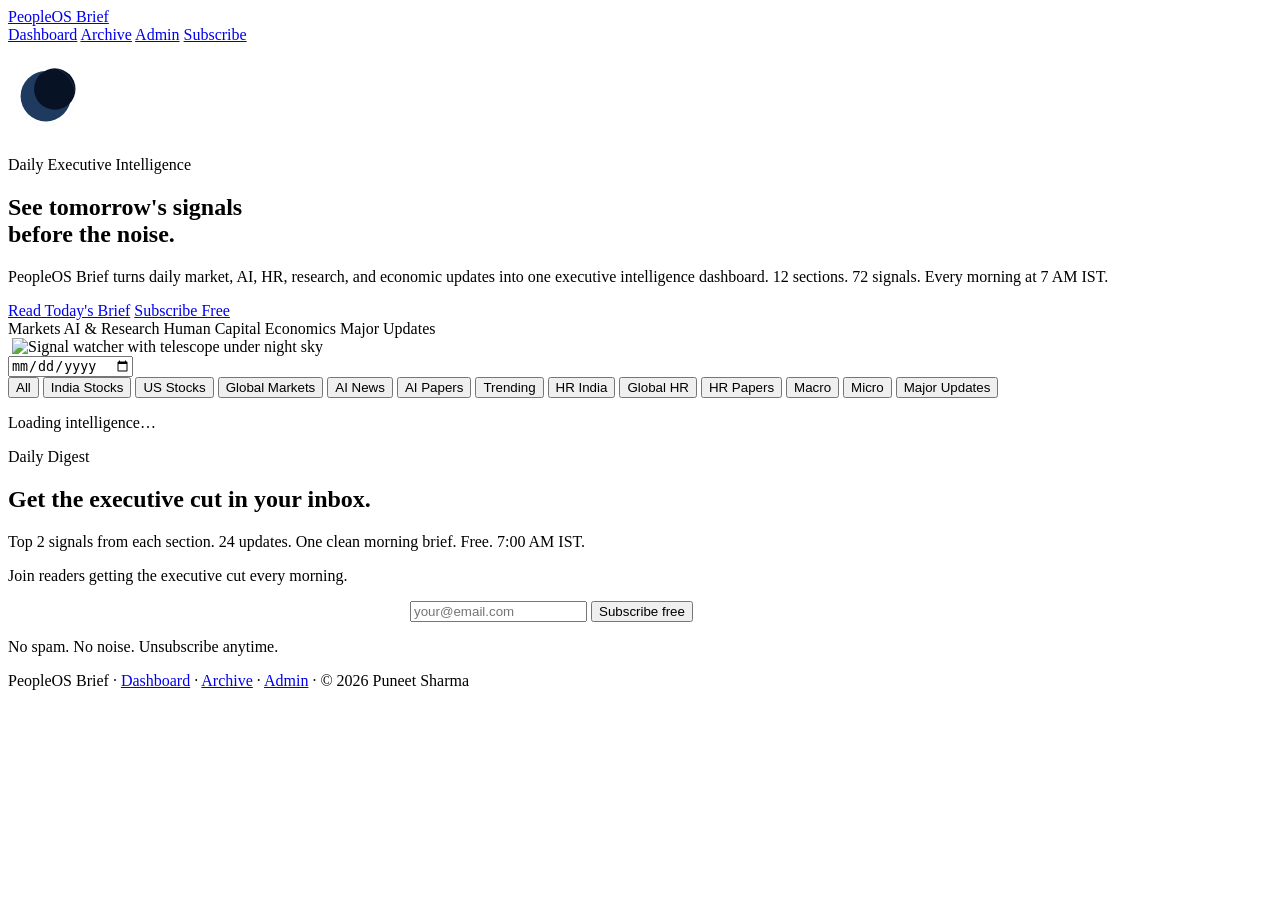
==== landing/index.html @ 8a0bdad1 "Design: night-sky hero, SVG assets, glass dashboard cards - Add cinematic night-sky hero section wit" ====
<!DOCTYPE html>
<html lang="en">
<head>
  <meta charset="UTF-8" />
  <meta name="viewport" content="width=device-width, initial-scale=1.0" />
  <meta name="description" content="PeopleOS Brief — Daily executive intelligence across markets, AI, HR, research, and economics. 12 sections, 72 signals." />
  <title>PeopleOS Brief — Daily Executive Intelligence Dashboard</title>
  <link rel="preconnect" href="https://fonts.googleapis.com" />
  <link rel="preconnect" href="https://fonts.gstatic.com" crossorigin />
  <link href="https://fonts.googleapis.com/css2?family=Inter:wght@400;500;600;700;800&display=swap" rel="stylesheet" />
  <link rel="stylesheet" href="/style.css" />
  <link rel="stylesheet" href="/brief.css" />
</head>
<body>

  <!-- NAV -->
  <nav class="nav">
    <a href="/" class="nav-brand">PeopleOS Brief</a>
    <div class="nav-links">
      <a href="/" class="nav-link nav-link--active">Dashboard</a>
      <a href="/archive/" class="nav-link">Archive</a>
      <a href="/admin/" class="nav-link nav-link--dim">Admin</a>
      <a href="#subscribe-section" class="nav-cta">Subscribe</a>
    </div>
  </nav>

  <!-- HERO -->
  <section class="hero-night" aria-label="PeopleOS Brief hero">
    <div class="hero-bg">
      <div class="hero-bg__base"></div>
      <div class="hero-bg__nebula"></div>
      <img class="hero-bg__stars" src="/assets/stars-layer.svg" alt="" aria-hidden="true" loading="eager"/>
      <div class="hero-bg__moon" aria-hidden="true">
        <svg viewBox="0 0 80 80" width="72" height="72">
          <circle cx="42" cy="38" r="28" fill="#1e3a5f"/>
          <circle cx="52" cy="30" r="23" fill="#071225"/>
          <circle cx="42" cy="38" r="33" fill="none" stroke="#bfdbfe" stroke-width="0.6" opacity="0.22"/>
        </svg>
      </div>
      <img class="hero-bg__hills" src="/assets/hills-layer.svg" alt="" aria-hidden="true" loading="eager"/>
    </div>

    <div class="hero-content">
      <div class="hero-text">
        <div class="hero-eyebrow">
          <span class="eyebrow-dot"></span>
          Daily Executive Intelligence
        </div>
        <h1 class="hero-headline">See tomorrow's signals<br class="hero-br"/> before the noise.</h1>
        <p class="hero-sub">PeopleOS Brief turns daily market, AI, HR, research, and economic updates into one executive intelligence dashboard. 12 sections. 72 signals. Every morning at 7&nbsp;AM&nbsp;IST.</p>
        <div class="hero-ctas">
          <a href="#dashboardMain" class="btn-hero-primary">Read Today's Brief</a>
          <a href="#subscribe-section" class="btn-hero-secondary">Subscribe Free</a>
        </div>
        <div class="hero-signal-tags">
          <span class="signal-tag signal-tag--markets">Markets</span>
          <span class="signal-tag signal-tag--ai">AI &amp; Research</span>
          <span class="signal-tag signal-tag--hr">Human Capital</span>
          <span class="signal-tag signal-tag--econ">Economics</span>
          <span class="signal-tag signal-tag--major">Major Updates</span>
        </div>
      </div>

      <div class="hero-illustration" aria-hidden="true">
        <img class="hero-constellation" src="/assets/constellation-map.svg" alt=""/>
        <img class="hero-scout" src="/assets/hero-night-scout.svg" alt="Signal watcher with telescope under night sky"/>
      </div>
    </div>
  </section>

  <!-- DATE BAR -->
  <div class="date-bar" id="dateBar">
    <div class="date-bar-inner">
      <div class="date-chips" id="dateChips"></div>
      <input type="date" id="datePicker" class="date-picker" title="Jump to date" />
    </div>
  </div>

  <!-- SECTION FILTER -->
  <div class="section-filter" id="sectionFilter">
    <div class="section-filter-inner">
      <button class="sf-btn sf-btn--active" data-section="all">All</button>
      <button class="sf-btn" data-section="india_stock_market">India Stocks</button>
      <button class="sf-btn" data-section="us_stock_market">US Stocks</button>
      <button class="sf-btn" data-section="global_markets">Global Markets</button>
      <button class="sf-btn" data-section="ai_news">AI News</button>
      <button class="sf-btn" data-section="ai_research_papers">AI Papers</button>
      <button class="sf-btn" data-section="trending_topics">Trending</button>
      <button class="sf-btn" data-section="hr_news_india">HR India</button>
      <button class="sf-btn" data-section="global_hr_news">Global HR</button>
      <button class="sf-btn" data-section="hr_research_papers">HR Papers</button>
      <button class="sf-btn" data-section="macroeconomics">Macro</button>
      <button class="sf-btn" data-section="microeconomics">Micro</button>
      <button class="sf-btn" data-section="major_updates">Major Updates</button>
    </div>
  </div>

  <!-- MAIN DASHBOARD — IDs preserved for dashboard.js -->
  <main class="dashboard-main" id="dashboardMain">
    <div class="state-loading" id="stateLoading">
      <div class="spinner"></div>
      <p>Loading intelligence&hellip;</p>
    </div>

    <div class="state-empty" id="stateEmpty" hidden>
      <div class="empty-icon">&#128589;</div>
      <h2>No brief published for this date.</h2>
      <p>Briefs are published daily at 7:00 AM IST. Check back tomorrow.</p>
      <a href="/" class="btn-primary">View latest brief</a>
    </div>

    <div id="issueContent" hidden>
      <div class="issue-header" id="issueHeader"></div>
      <div class="demo-banner" id="demoBanner" hidden>
        <span>&#9888; Demo mode &mdash; real intelligence published daily at 7:00 AM IST.</span>
      </div>
      <div class="section-command" id="sectionCommand"></div>
      <div id="selectedSectionBanner" class="selected-section-banner" hidden></div>
      <div class="sections-grid" id="sectionsGrid"></div>
    </div>
  </main>

  <!-- SUBSCRIBE -->
  <section id="subscribe-section" class="subscribe-night">
    <div class="subscribe-night-inner">
      <p class="subscribe-eyebrow">Daily Digest</p>
      <h2 class="subscribe-title">Get the executive cut in your inbox.</h2>
      <p class="subscribe-sub">Top 2 signals from each section. 24 updates. One clean morning brief. Free. 7:00 AM IST.</p>
      <p id="readerCountLine" class="subscribe-reader-count">Join readers getting the executive cut every morning.</p>
      <form class="subscribe-form" id="subscribeForm" novalidate>
        <div class="input-row" style="max-width:460px;margin:0 auto;">
          <input type="email" id="emailInput" class="email-input" placeholder="your@email.com" autocomplete="email" required />
          <button type="submit" class="btn-subscribe" id="submitBtn">
            <span id="btnText">Subscribe free</span>
            <span id="btnLoader" class="loader" hidden></span>
          </button>
        </div>
        <div id="formMessage" class="form-message" aria-live="polite" style="text-align:center;"></div>
      </form>
      <p class="subscribe-privacy">No spam. No noise. Unsubscribe anytime.</p>
    </div>
  </section>

  <footer class="footer footer-night">
    <div class="footer-night-inner">
      <span class="footer-brand-dot"></span>
      <span class="footer-brand-name">PeopleOS Brief</span>
      <span class="footer-sep">&middot;</span>
      <a href="/">Dashboard</a>
      <span class="footer-sep">&middot;</span>
      <a href="/archive/">Archive</a>
      <span class="footer-sep">&middot;</span>
      <a href="/admin/">Admin</a>
      <span class="footer-sep">&middot;</span>
      <span class="footer-copy">&copy; 2026 Puneet Sharma</span>
    </div>
  </footer>

  <script src="/dashboard.js"></script>
  <script src="/subscribe.js"></script>
</body>
</html>
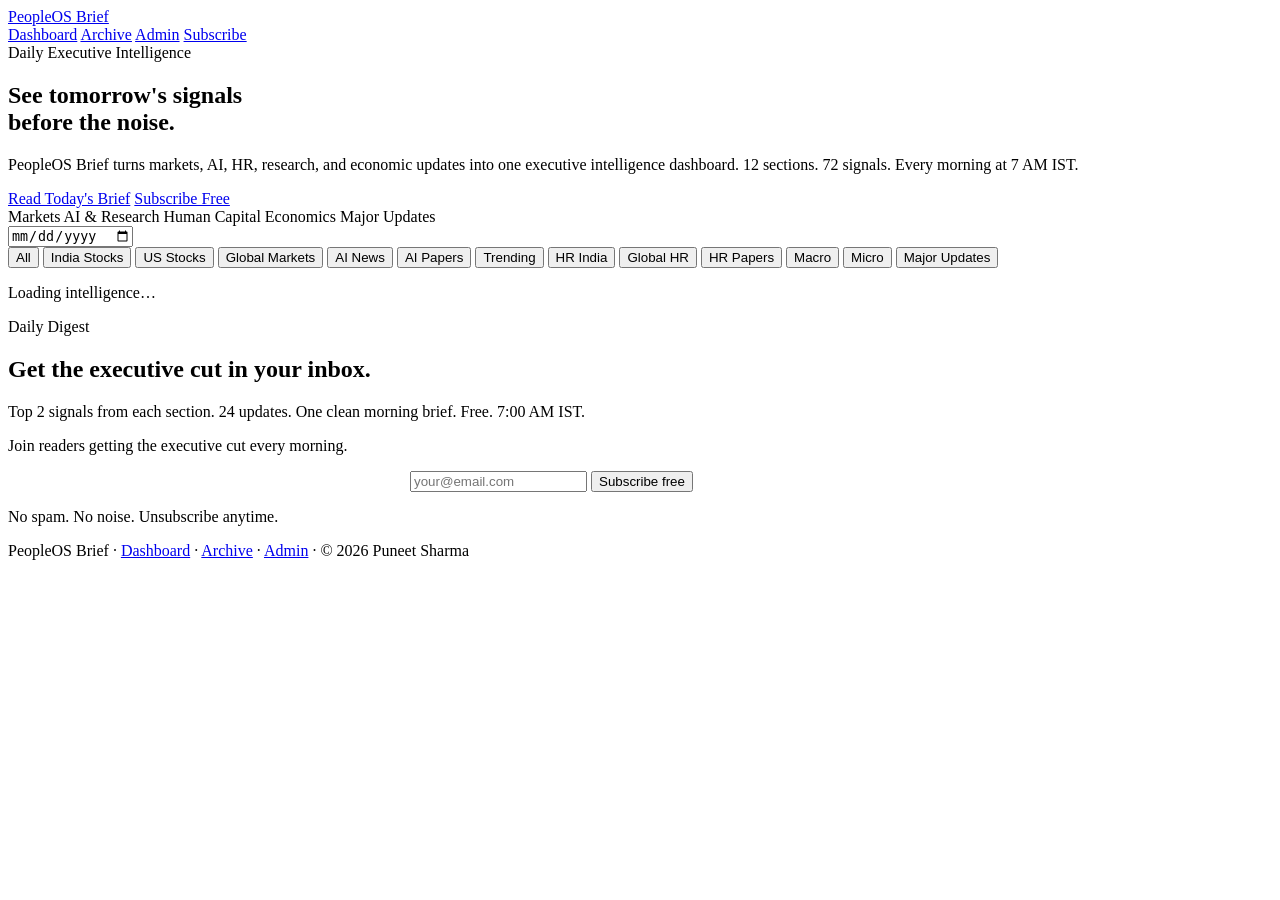
==== commit 62c3889f: "Fix: subscribe spinner, analytics, hero redesign, admin action logs, date fallback Phase 0-11 archit" ====
--- a/landing/index.html
+++ b/landing/index.html
@@ -7,7 +7,7 @@
   <title>PeopleOS Brief — Daily Executive Intelligence Dashboard</title>
   <link rel="preconnect" href="https://fonts.googleapis.com" />
   <link rel="preconnect" href="https://fonts.gstatic.com" crossorigin />
-  <link href="https://fonts.googleapis.com/css2?family=Inter:wght@400;500;600;700;800&display=swap" rel="stylesheet" />
+  <link href="https://fonts.googleapis.com/css2?family=Inter+Tight:wght@500;600;700;800;900&family=Inter:wght@400;500;600;700;800&display=swap" rel="stylesheet" />
   <link rel="stylesheet" href="/style.css" />
   <link rel="stylesheet" href="/brief.css" />
 </head>
@@ -24,20 +24,16 @@
     </div>
   </nav>
 
-  <!-- HERO -->
-  <section class="hero-night" aria-label="PeopleOS Brief hero">
-    <div class="hero-bg">
-      <div class="hero-bg__base"></div>
-      <div class="hero-bg__nebula"></div>
-      <img class="hero-bg__stars" src="/assets/stars-layer.svg" alt="" aria-hidden="true" loading="eager"/>
-      <div class="hero-bg__moon" aria-hidden="true">
-        <svg viewBox="0 0 80 80" width="72" height="72">
-          <circle cx="42" cy="38" r="28" fill="#1e3a5f"/>
-          <circle cx="52" cy="30" r="23" fill="#071225"/>
-          <circle cx="42" cy="38" r="33" fill="none" stroke="#bfdbfe" stroke-width="0.6" opacity="0.22"/>
-        </svg>
-      </div>
-      <img class="hero-bg__hills" src="/assets/hills-layer.svg" alt="" aria-hidden="true" loading="eager"/>
+  <!-- HERO — CSS cosmic background; no external illustration assets required -->
+  <!-- Replace .hero-visual-placeholder later with a custom Figma/Rive/Lottie/WebM asset. Do not hand-code complex human illustration here. -->
+  <section class="cosmic-hero" aria-label="PeopleOS Brief hero">
+    <div class="cosmic-bg" aria-hidden="true">
+      <div class="cosmic-bg__base"></div>
+      <div class="cosmic-glow cosmic-glow--left"></div>
+      <div class="cosmic-glow cosmic-glow--right"></div>
+      <div class="cosmic-glow cosmic-glow--warm"></div>
+      <div class="cosmic-stars"></div>
+      <div class="cosmic-grain"></div>
     </div>
 
     <div class="hero-content">
@@ -46,8 +42,8 @@
           <span class="eyebrow-dot"></span>
           Daily Executive Intelligence
         </div>
-        <h1 class="hero-headline">See tomorrow's signals<br class="hero-br"/> before the noise.</h1>
-        <p class="hero-sub">PeopleOS Brief turns daily market, AI, HR, research, and economic updates into one executive intelligence dashboard. 12 sections. 72 signals. Every morning at 7&nbsp;AM&nbsp;IST.</p>
+        <h1 class="hero-headline">See tomorrow's signals<br/> before the noise.</h1>
+        <p class="hero-sub">PeopleOS Brief turns markets, AI, HR, research, and economic updates into one executive intelligence dashboard. 12 sections. 72 signals. Every morning at 7&nbsp;AM&nbsp;IST.</p>
         <div class="hero-ctas">
           <a href="#dashboardMain" class="btn-hero-primary">Read Today's Brief</a>
           <a href="#subscribe-section" class="btn-hero-secondary">Subscribe Free</a>
@@ -59,11 +55,6 @@
           <span class="signal-tag signal-tag--econ">Economics</span>
           <span class="signal-tag signal-tag--major">Major Updates</span>
         </div>
-      </div>
-
-      <div class="hero-illustration" aria-hidden="true">
-        <img class="hero-constellation" src="/assets/constellation-map.svg" alt=""/>
-        <img class="hero-scout" src="/assets/hero-night-scout.svg" alt="Signal watcher with telescope under night sky"/>
       </div>
     </div>
   </section>
@@ -132,7 +123,7 @@
           <input type="email" id="emailInput" class="email-input" placeholder="your@email.com" autocomplete="email" required />
           <button type="submit" class="btn-subscribe" id="submitBtn">
             <span id="btnText">Subscribe free</span>
-            <span id="btnLoader" class="loader" hidden></span>
+            <span id="btnLoader" class="loader" style="display:none"></span>
           </button>
         </div>
         <div id="formMessage" class="form-message" aria-live="polite" style="text-align:center;"></div>
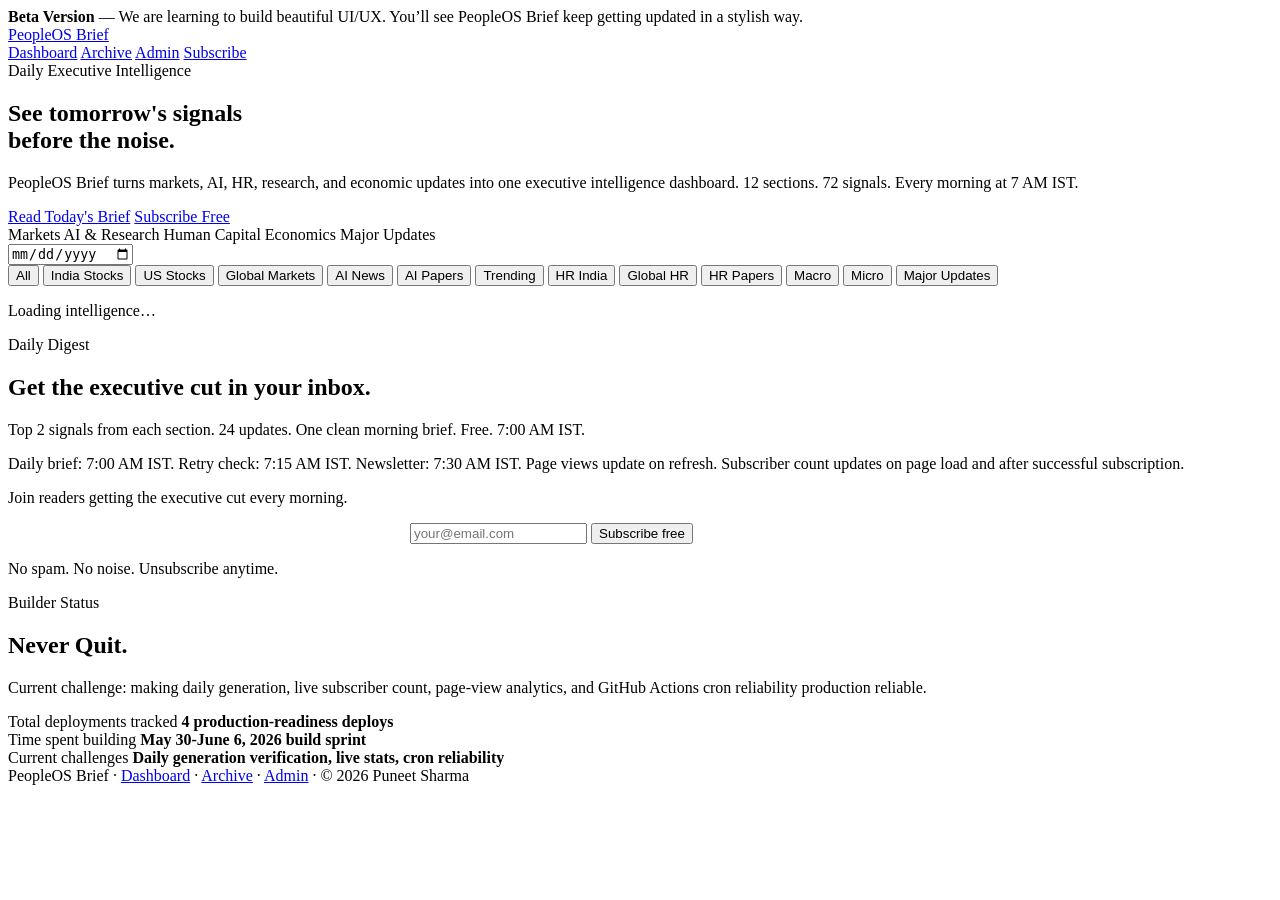
==== commit cdfa6a10: "fix: add beta builder status and static qa notes" ====
--- a/landing/index.html
+++ b/landing/index.html
@@ -12,6 +12,11 @@
   <link rel="stylesheet" href="/brief.css" />
 </head>
 <body>
+
+  <div class="beta-banner" role="status">
+    <span class="beta-dot" aria-hidden="true"></span>
+    <span><strong>Beta Version</strong> &mdash; We are learning to build beautiful UI/UX. You&rsquo;ll see PeopleOS Brief keep getting updated in a stylish way.</span>
+  </div>
 
   <!-- NAV -->
   <nav class="nav">
@@ -117,6 +122,7 @@
       <p class="subscribe-eyebrow">Daily Digest</p>
       <h2 class="subscribe-title">Get the executive cut in your inbox.</h2>
       <p class="subscribe-sub">Top 2 signals from each section. 24 updates. One clean morning brief. Free. 7:00 AM IST.</p>
+      <p class="stats-frequency-note">Daily brief: 7:00 AM IST. Retry check: 7:15 AM IST. Newsletter: 7:30 AM IST. Page views update on refresh. Subscriber count updates on page load and after successful subscription.</p>
       <p id="readerCountLine" class="subscribe-reader-count">Join readers getting the executive cut every morning.</p>
       <form class="subscribe-form" id="subscribeForm" novalidate>
         <div class="input-row" style="max-width:460px;margin:0 auto;">
@@ -129,6 +135,31 @@
         <div id="formMessage" class="form-message" aria-live="polite" style="text-align:center;"></div>
       </form>
       <p class="subscribe-privacy">No spam. No noise. Unsubscribe anytime.</p>
+    </div>
+  </section>
+
+  <!-- Manually update deployment count/time spent until Vercel API integration is added later. -->
+  <section class="builder-status" aria-label="Builder status">
+    <div class="builder-status-inner">
+      <div class="builder-status-main">
+        <p class="builder-eyebrow">Builder Status</p>
+        <h2>Never Quit.</h2>
+        <p>Current challenge: making daily generation, live subscriber count, page-view analytics, and GitHub Actions cron reliability production reliable.</p>
+      </div>
+      <div class="builder-status-grid">
+        <div>
+          <span>Total deployments tracked</span>
+          <strong>4 production-readiness deploys</strong>
+        </div>
+        <div>
+          <span>Time spent building</span>
+          <strong>May 30-June 6, 2026 build sprint</strong>
+        </div>
+        <div>
+          <span>Current challenges</span>
+          <strong>Daily generation verification, live stats, cron reliability</strong>
+        </div>
+      </div>
     </div>
   </section>
 
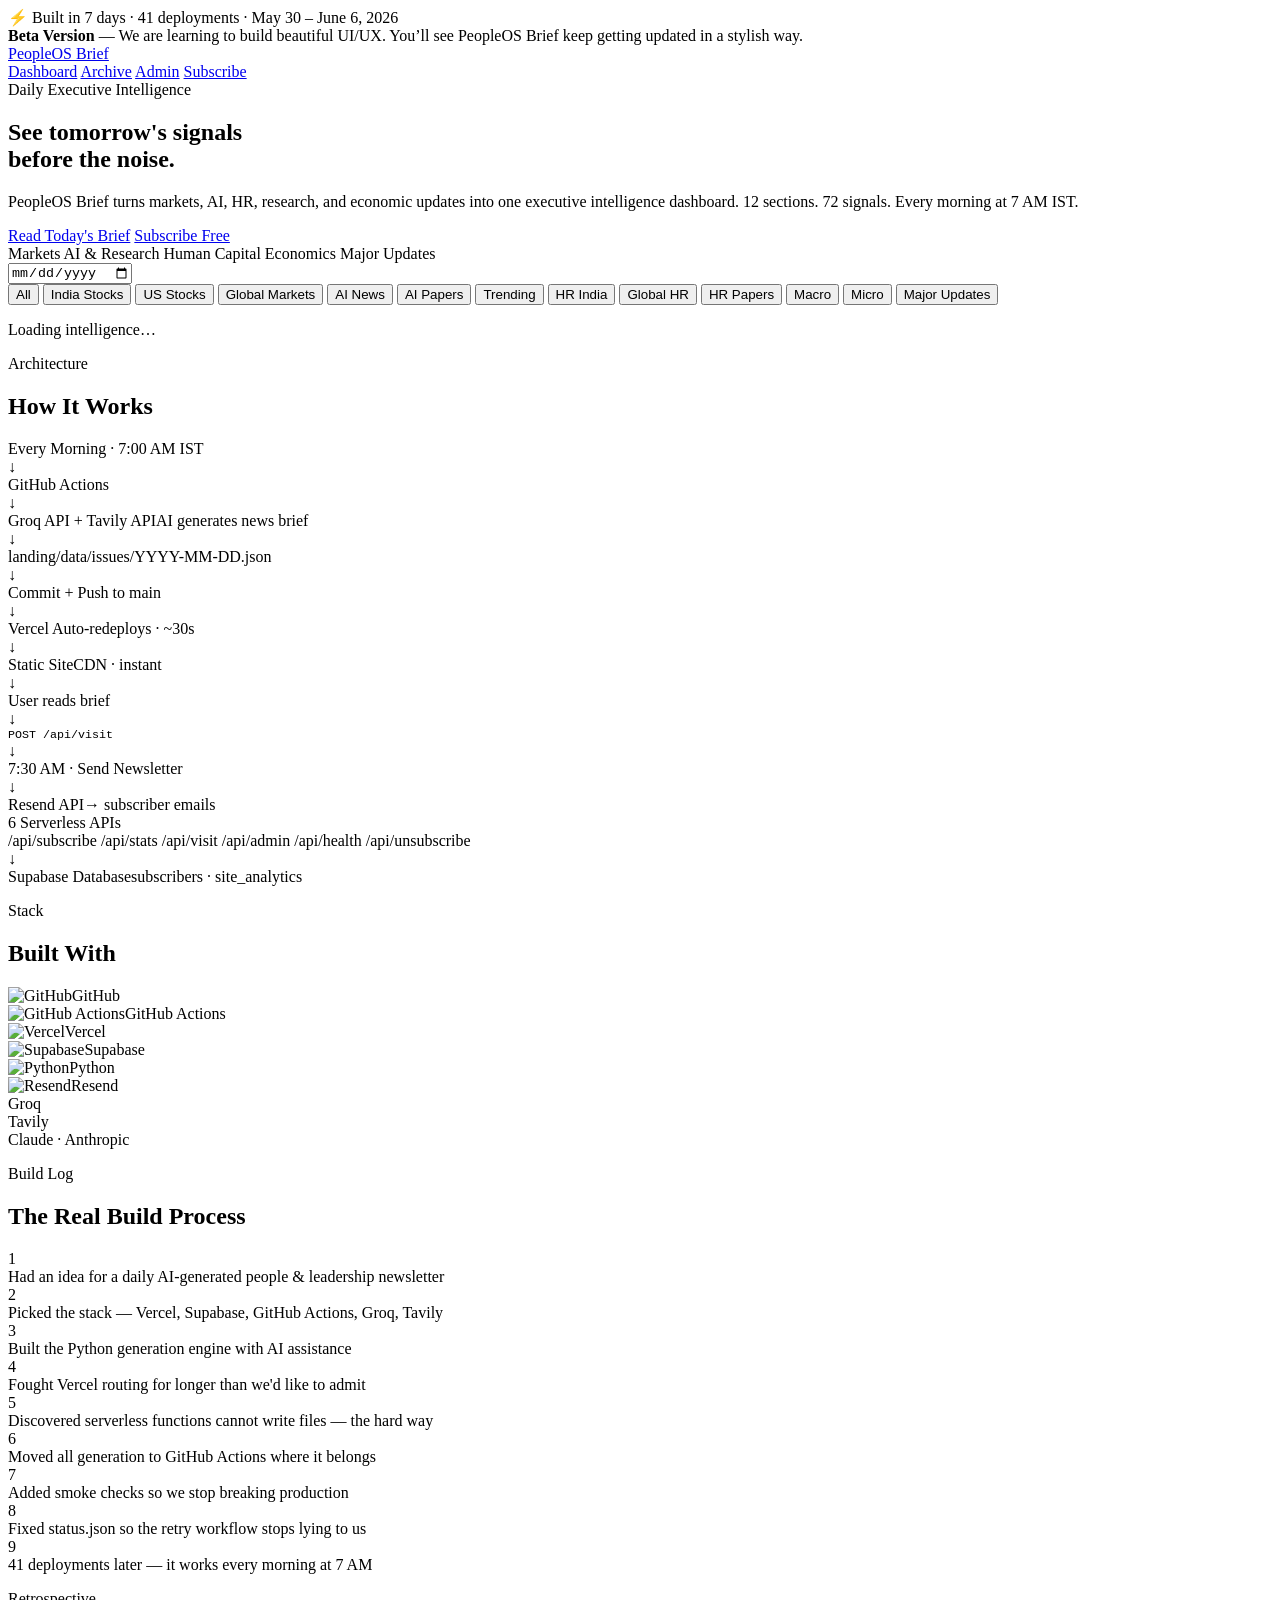
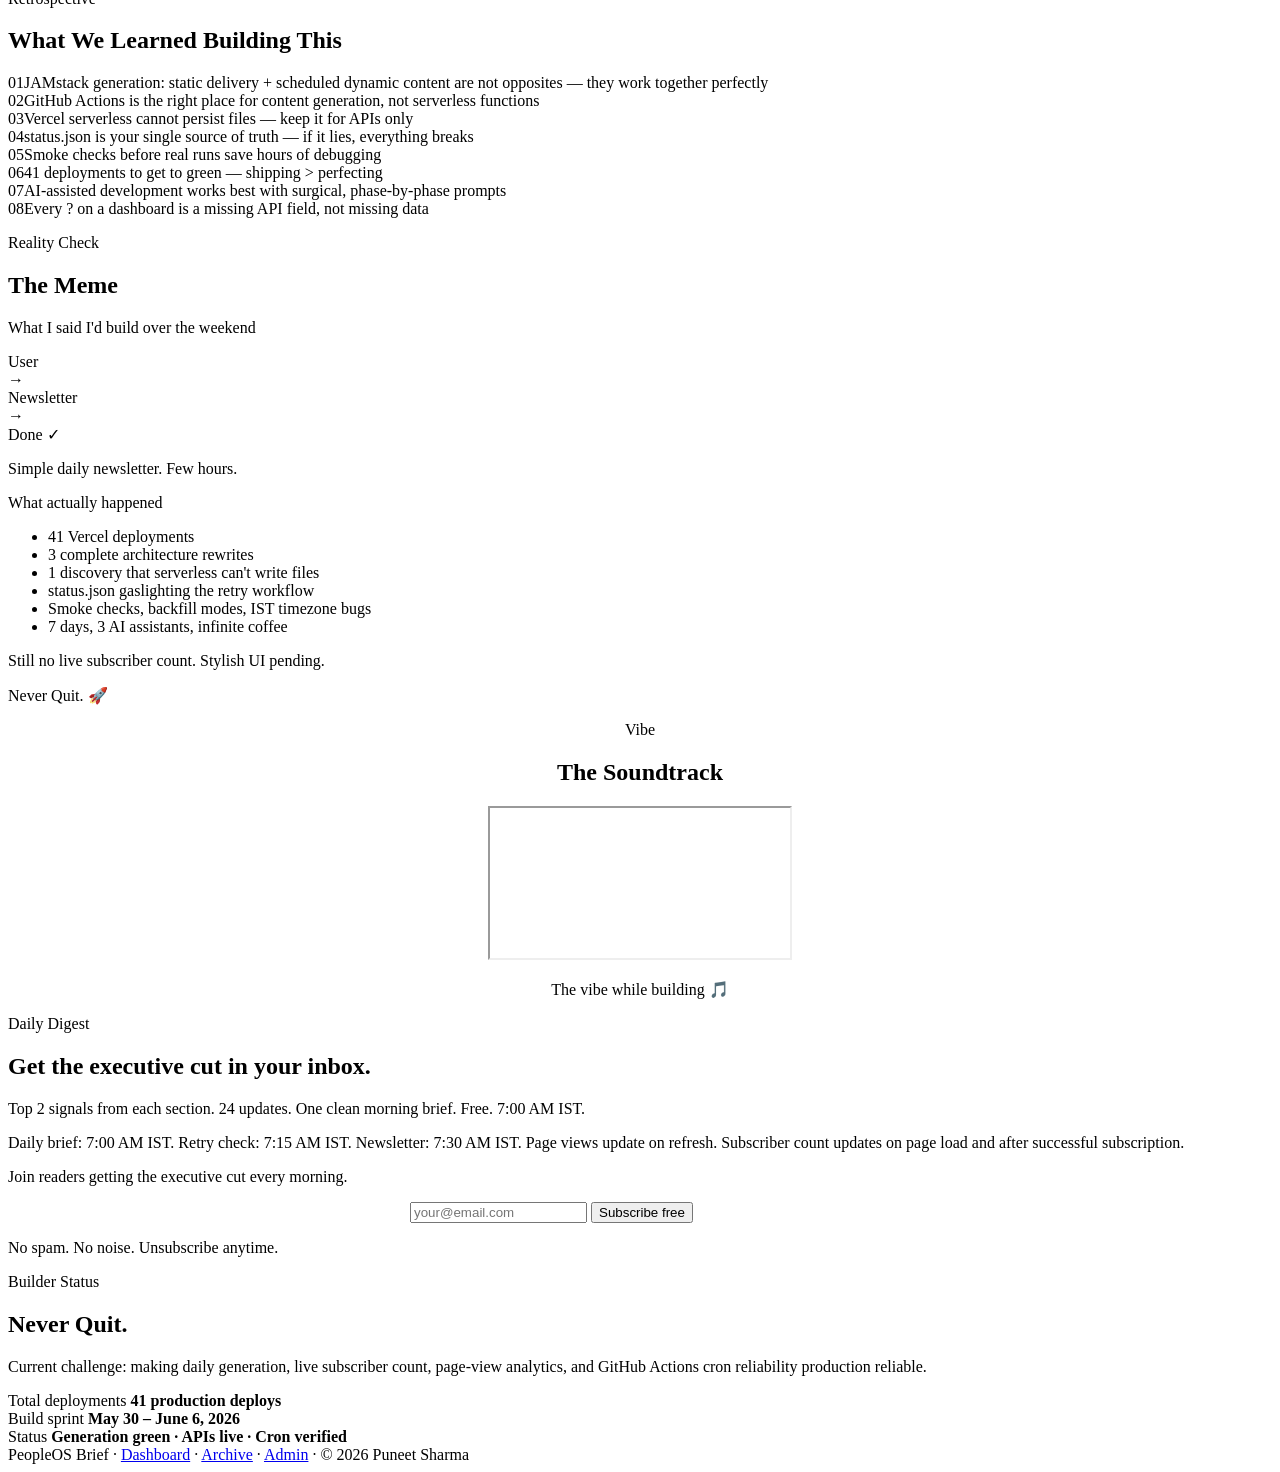
==== commit 957ea194: "feat: add builder story — stats bar, tech stack, flow diagram, build process, learnings, meme, video" ====
--- a/landing/index.html
+++ b/landing/index.html
@@ -12,6 +12,15 @@
   <link rel="stylesheet" href="/brief.css" />
 </head>
 <body>
+
+  <!-- STATS BAR -->
+  <div class="builder-stats-bar" role="complementary" aria-label="Build stats">
+    ⚡ Built in <span class="stat-num">7 days</span>
+    <span class="stat-sep">·</span>
+    <span class="stat-num">41</span> deployments
+    <span class="stat-sep">·</span>
+    May 30 – June 6, 2026
+  </div>
 
   <div class="beta-banner" role="status">
     <span class="beta-dot" aria-hidden="true"></span>
@@ -116,6 +125,161 @@
     </div>
   </main>
 
+  <!-- HOW IT WORKS -->
+  <section class="story-section" aria-label="How it works">
+    <div class="story-section-inner">
+      <p class="story-section-eyebrow">Architecture</p>
+      <h2 class="story-section-title">How It Works</h2>
+      <div class="flow-diagram">
+        <div class="flow-box flow-box--user">Every Morning · 7:00 AM IST</div>
+        <div class="flow-down">↓</div>
+        <div class="flow-box flow-box--github">GitHub Actions</div>
+        <div class="flow-down">↓</div>
+        <div class="flow-box flow-box--github">Groq API + Tavily API<span class="flow-box-sub">AI generates news brief</span></div>
+        <div class="flow-down">↓</div>
+        <div class="flow-box flow-box--data">landing/data/issues/YYYY-MM-DD.json</div>
+        <div class="flow-down">↓</div>
+        <div class="flow-box flow-box--github">Commit + Push to main</div>
+        <div class="flow-down">↓</div>
+        <div class="flow-box flow-box--vercel">Vercel Auto-redeploys · ~30s</div>
+        <div class="flow-down">↓</div>
+        <div class="flow-split-row">
+          <div class="flow-split-col">
+            <div class="flow-box flow-box--vercel">Static Site<span class="flow-box-sub">CDN · instant</span></div>
+            <div class="flow-down">↓</div>
+            <div class="flow-box flow-box--user">User reads brief</div>
+            <div class="flow-down">↓</div>
+            <div class="flow-box flow-box--github" style="font-family:monospace;font-size:0.73rem;">POST /api/visit</div>
+            <div class="flow-down">↓</div>
+            <div class="flow-box flow-box--user">7:30 AM · Send Newsletter</div>
+            <div class="flow-down">↓</div>
+            <div class="flow-box flow-box--api">Resend API<span class="flow-box-sub">→ subscriber emails</span></div>
+          </div>
+          <div class="flow-split-col">
+            <div class="flow-box flow-box--api">6 Serverless APIs</div>
+            <div class="flow-api-list">
+              <span class="flow-api-item">/api/subscribe</span>
+              <span class="flow-api-item">/api/stats</span>
+              <span class="flow-api-item">/api/visit</span>
+              <span class="flow-api-item">/api/admin</span>
+              <span class="flow-api-item">/api/health</span>
+              <span class="flow-api-item">/api/unsubscribe</span>
+            </div>
+            <div class="flow-down">↓</div>
+            <div class="flow-box flow-box--supabase">Supabase Database<span class="flow-box-sub">subscribers · site_analytics</span></div>
+          </div>
+        </div>
+      </div>
+    </div>
+  </section>
+
+  <!-- BUILT WITH -->
+  <section class="story-section" aria-label="Tech stack">
+    <div class="story-section-inner">
+      <p class="story-section-eyebrow">Stack</p>
+      <h2 class="story-section-title">Built With</h2>
+      <div class="tech-stack-row">
+        <div class="tech-pill"><img src="https://cdn.simpleicons.org/github/white" alt="GitHub" loading="lazy">GitHub</div>
+        <div class="tech-pill"><img src="https://cdn.simpleicons.org/githubactions/white" alt="GitHub Actions" loading="lazy">GitHub Actions</div>
+        <div class="tech-pill"><img src="https://cdn.simpleicons.org/vercel/white" alt="Vercel" loading="lazy">Vercel</div>
+        <div class="tech-pill"><img src="https://cdn.simpleicons.org/supabase" alt="Supabase" loading="lazy">Supabase</div>
+        <div class="tech-pill"><img src="https://cdn.simpleicons.org/python" alt="Python" loading="lazy">Python</div>
+        <div class="tech-pill"><img src="https://cdn.simpleicons.org/resend/white" alt="Resend" loading="lazy">Resend</div>
+        <div class="tech-pill"><span class="tech-pill-text--accent">Groq</span></div>
+        <div class="tech-pill"><span class="tech-pill-text--accent">Tavily</span></div>
+        <div class="tech-pill"><span class="tech-pill-text--purple">Claude · Anthropic</span></div>
+      </div>
+    </div>
+  </section>
+
+  <!-- BUILD PROCESS -->
+  <section class="story-section" aria-label="Build process">
+    <div class="story-section-inner--narrow">
+      <p class="story-section-eyebrow">Build Log</p>
+      <h2 class="story-section-title">The Real Build Process</h2>
+      <div class="build-steps">
+        <div class="build-step"><div class="build-step-num">1</div><div class="build-step-text">Had an idea for a daily AI-generated people &amp; leadership newsletter</div></div>
+        <div class="build-step"><div class="build-step-num">2</div><div class="build-step-text">Picked the stack — Vercel, Supabase, GitHub Actions, Groq, Tavily</div></div>
+        <div class="build-step"><div class="build-step-num">3</div><div class="build-step-text">Built the Python generation engine with AI assistance</div></div>
+        <div class="build-step"><div class="build-step-num">4</div><div class="build-step-text">Fought Vercel routing for longer than we'd like to admit</div></div>
+        <div class="build-step"><div class="build-step-num">5</div><div class="build-step-text">Discovered serverless functions cannot write files — the hard way</div></div>
+        <div class="build-step"><div class="build-step-num">6</div><div class="build-step-text">Moved all generation to GitHub Actions where it belongs</div></div>
+        <div class="build-step"><div class="build-step-num">7</div><div class="build-step-text">Added smoke checks so we stop breaking production</div></div>
+        <div class="build-step"><div class="build-step-num">8</div><div class="build-step-text">Fixed status.json so the retry workflow stops lying to us</div></div>
+        <div class="build-step build-step--last"><div class="build-step-num">9</div><div class="build-step-text">41 deployments later — it works every morning at 7 AM</div></div>
+      </div>
+    </div>
+  </section>
+
+  <!-- LEARNINGS -->
+  <section class="story-section" aria-label="Key learnings">
+    <div class="story-section-inner">
+      <p class="story-section-eyebrow">Retrospective</p>
+      <h2 class="story-section-title">What We Learned Building This</h2>
+      <div class="learnings-grid">
+        <div class="learning-card"><span class="learning-num">01</span><span class="learning-text">JAMstack generation: static delivery + scheduled dynamic content are not opposites — they work together perfectly</span></div>
+        <div class="learning-card"><span class="learning-num">02</span><span class="learning-text">GitHub Actions is the right place for content generation, not serverless functions</span></div>
+        <div class="learning-card"><span class="learning-num">03</span><span class="learning-text">Vercel serverless cannot persist files — keep it for APIs only</span></div>
+        <div class="learning-card"><span class="learning-num">04</span><span class="learning-text">status.json is your single source of truth — if it lies, everything breaks</span></div>
+        <div class="learning-card"><span class="learning-num">05</span><span class="learning-text">Smoke checks before real runs save hours of debugging</span></div>
+        <div class="learning-card"><span class="learning-num">06</span><span class="learning-text">41 deployments to get to green — shipping &gt; perfecting</span></div>
+        <div class="learning-card"><span class="learning-num">07</span><span class="learning-text">AI-assisted development works best with surgical, phase-by-phase prompts</span></div>
+        <div class="learning-card"><span class="learning-num">08</span><span class="learning-text">Every ? on a dashboard is a missing API field, not missing data</span></div>
+      </div>
+    </div>
+  </section>
+
+  <!-- THE MEME -->
+  <section class="story-section" aria-label="Builder meme">
+    <div class="story-section-inner--narrow">
+      <p class="story-section-eyebrow">Reality Check</p>
+      <h2 class="story-section-title">The Meme</h2>
+      <div class="meme-card">
+        <div class="meme-panel meme-panel--top">
+          <p class="meme-label">What I said I'd build over the weekend</p>
+          <div class="meme-diagram">
+            <div class="meme-box">User</div>
+            <span class="meme-arr">→</span>
+            <div class="meme-box">Newsletter</div>
+            <span class="meme-arr">→</span>
+            <div class="meme-box">Done <span class="meme-check">✓</span></div>
+          </div>
+          <p class="meme-sub">Simple daily newsletter. Few hours.</p>
+        </div>
+        <div class="meme-panel meme-panel--bottom">
+          <p class="meme-label">What actually happened</p>
+          <ul class="meme-list">
+            <li>41 Vercel deployments</li>
+            <li>3 complete architecture rewrites</li>
+            <li>1 discovery that serverless can't write files</li>
+            <li>status.json gaslighting the retry workflow</li>
+            <li>Smoke checks, backfill modes, IST timezone bugs</li>
+            <li>7 days, 3 AI assistants, infinite coffee</li>
+          </ul>
+          <p class="meme-footer">Still no live subscriber count. Stylish UI pending.</p>
+        </div>
+      </div>
+      <p class="meme-never-quit">Never Quit. 🚀</p>
+    </div>
+  </section>
+
+  <!-- VIDEO -->
+  <section class="story-section" aria-label="Vibe video">
+    <div class="story-section-inner--narrow" style="text-align:center;">
+      <p class="story-section-eyebrow">Vibe</p>
+      <h2 class="story-section-title">The Soundtrack</h2>
+      <div class="video-wrapper">
+        <iframe
+          src="https://www.youtube.com/embed/bDMwm_IUz5I?start=14&autoplay=0"
+          title="The vibe while building"
+          allow="fullscreen"
+          allowfullscreen
+        ></iframe>
+      </div>
+      <p class="video-caption">The vibe while building 🎵</p>
+    </div>
+  </section>
+
   <!-- SUBSCRIBE -->
   <section id="subscribe-section" class="subscribe-night">
     <div class="subscribe-night-inner">
@@ -148,16 +312,16 @@
       </div>
       <div class="builder-status-grid">
         <div>
-          <span>Total deployments tracked</span>
-          <strong>4 production-readiness deploys</strong>
+          <span>Total deployments</span>
+          <strong>41 production deploys</strong>
         </div>
         <div>
-          <span>Time spent building</span>
-          <strong>May 30-June 6, 2026 build sprint</strong>
+          <span>Build sprint</span>
+          <strong>May 30 – June 6, 2026</strong>
         </div>
         <div>
-          <span>Current challenges</span>
-          <strong>Daily generation verification, live stats, cron reliability</strong>
+          <span>Status</span>
+          <strong>Generation green · APIs live · Cron verified</strong>
         </div>
       </div>
     </div>
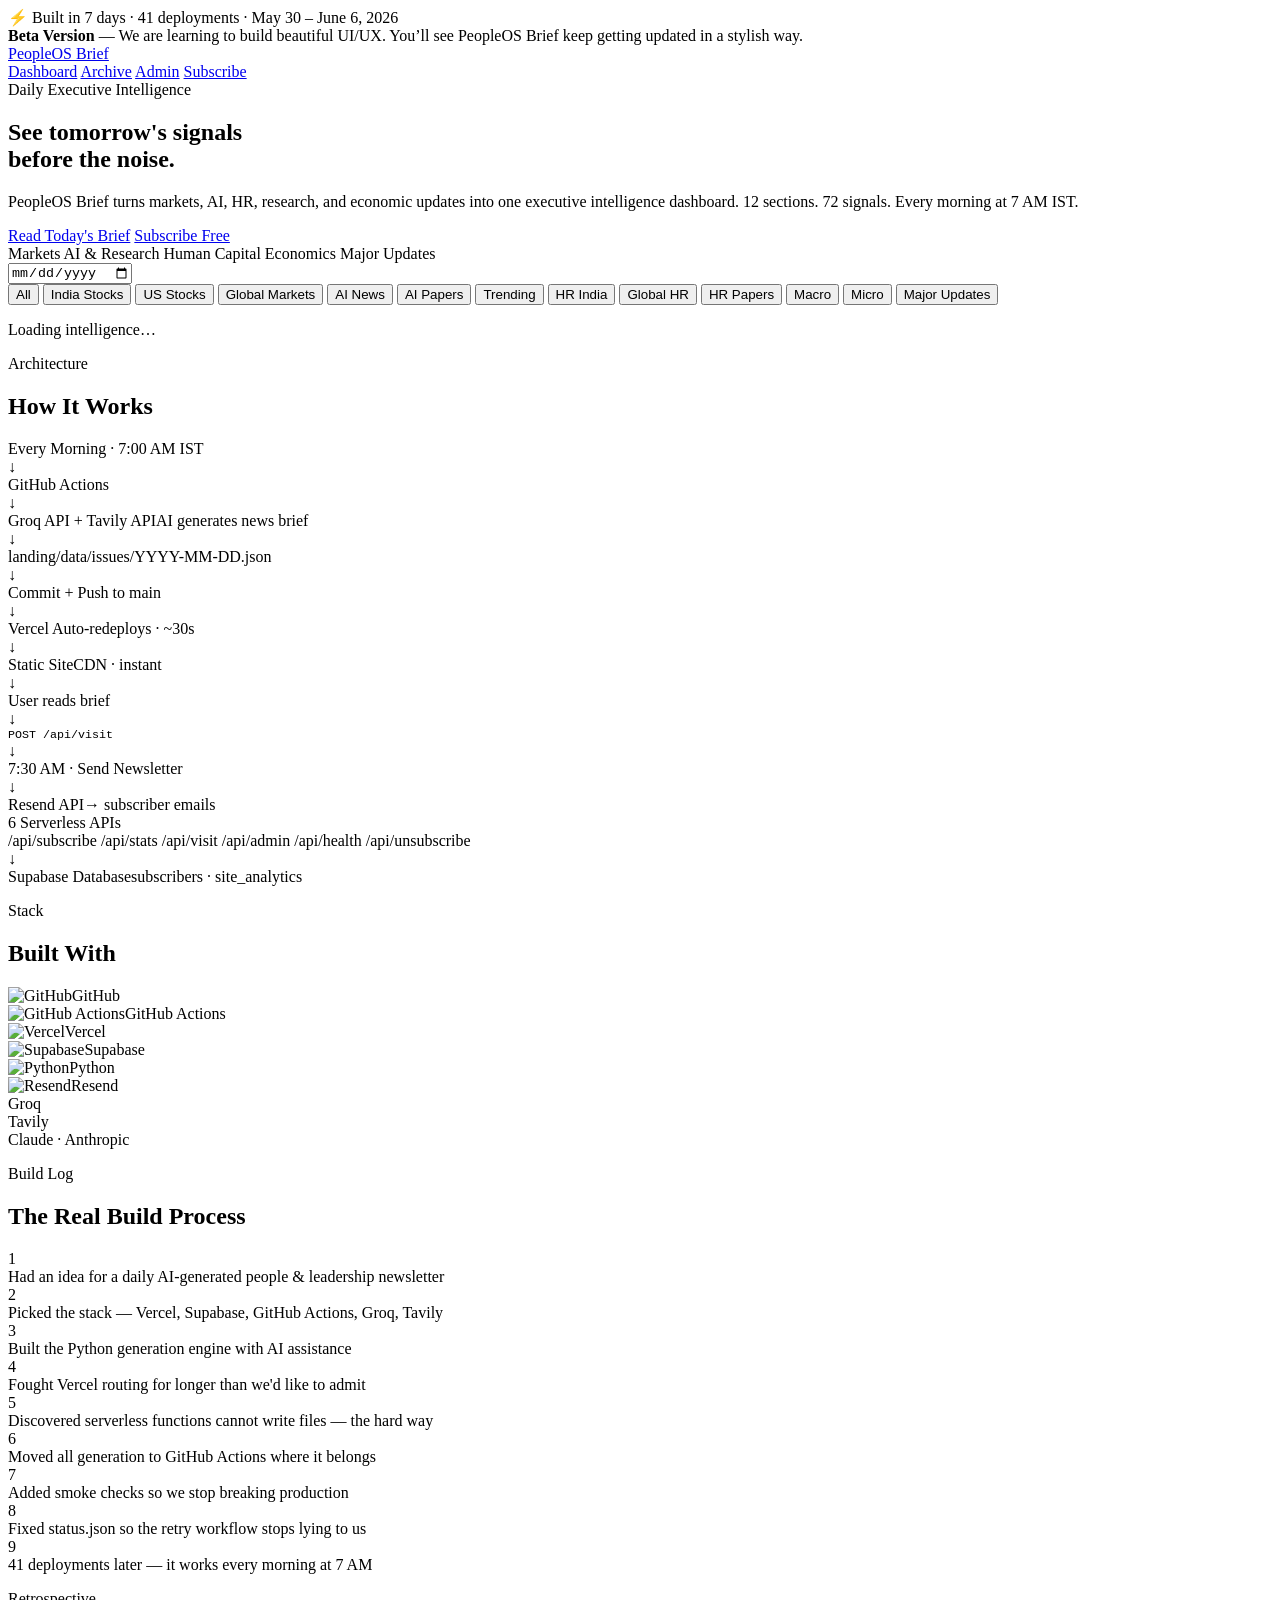
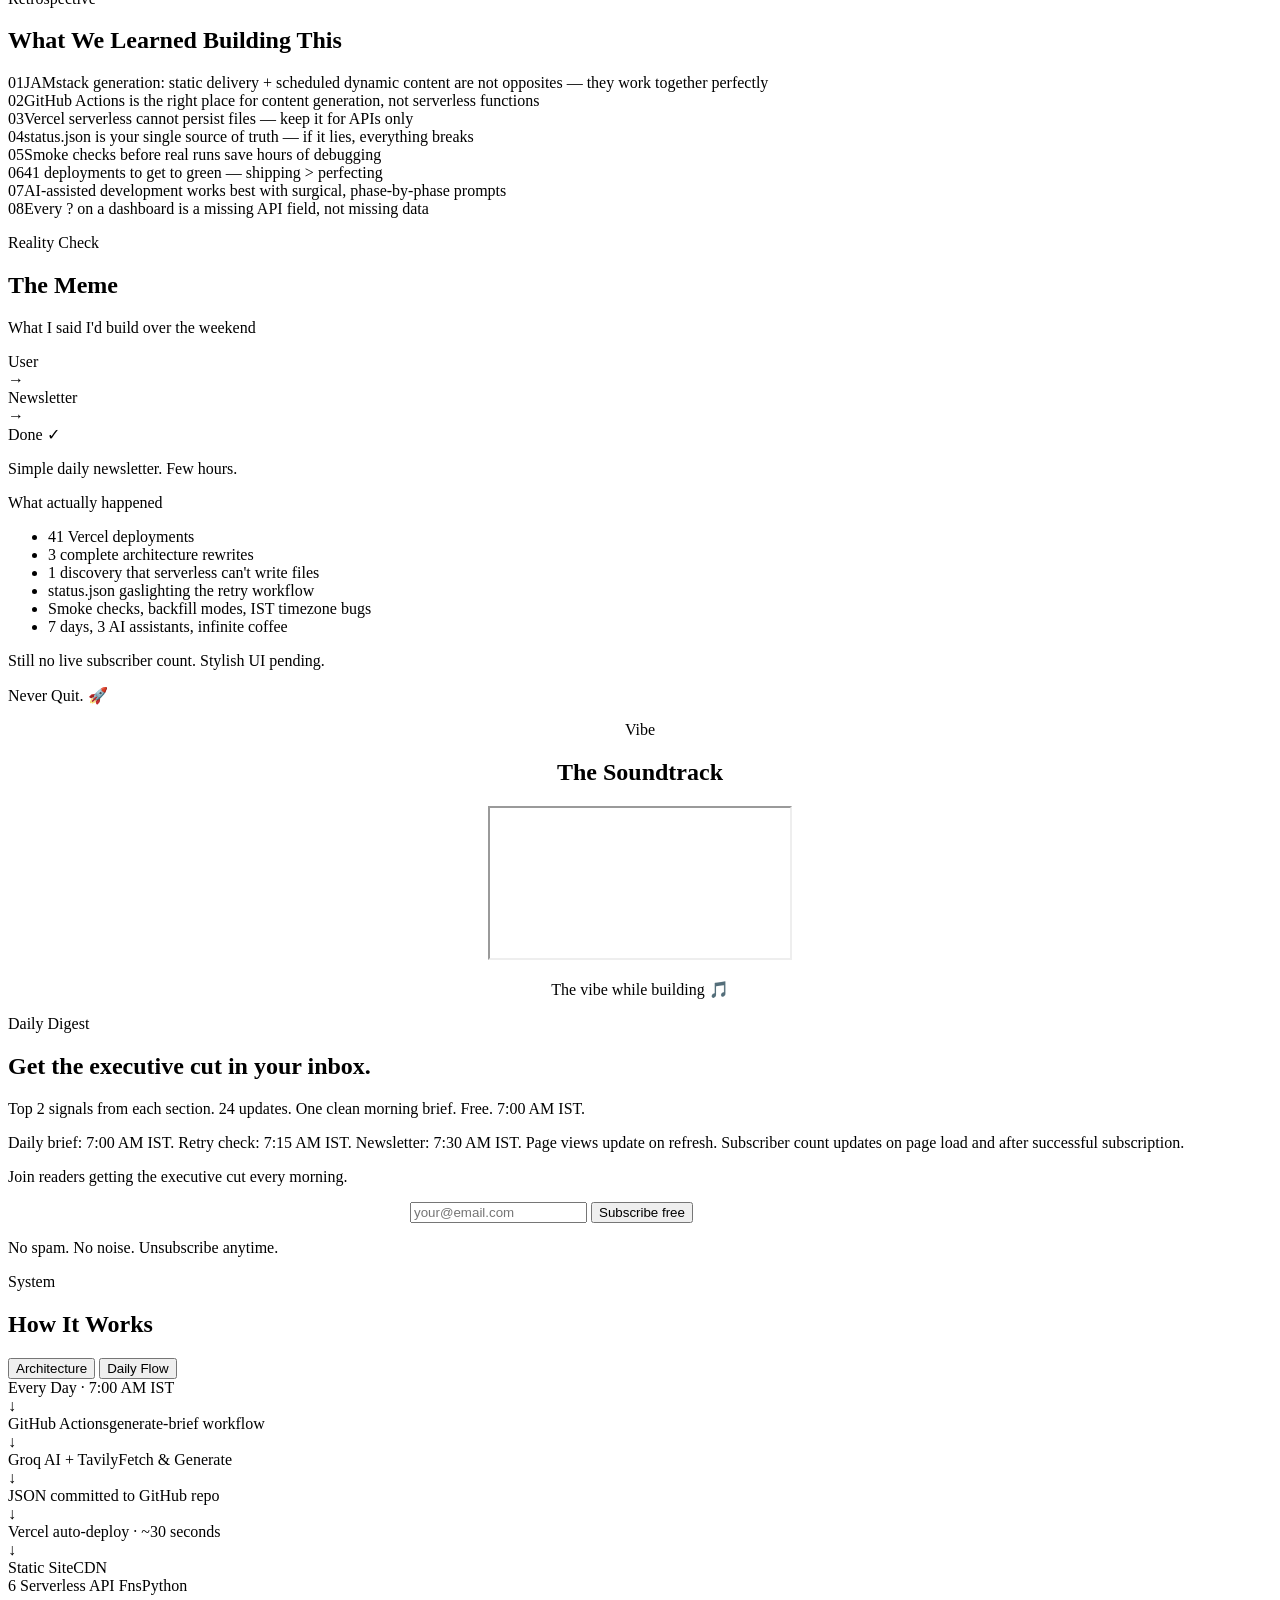
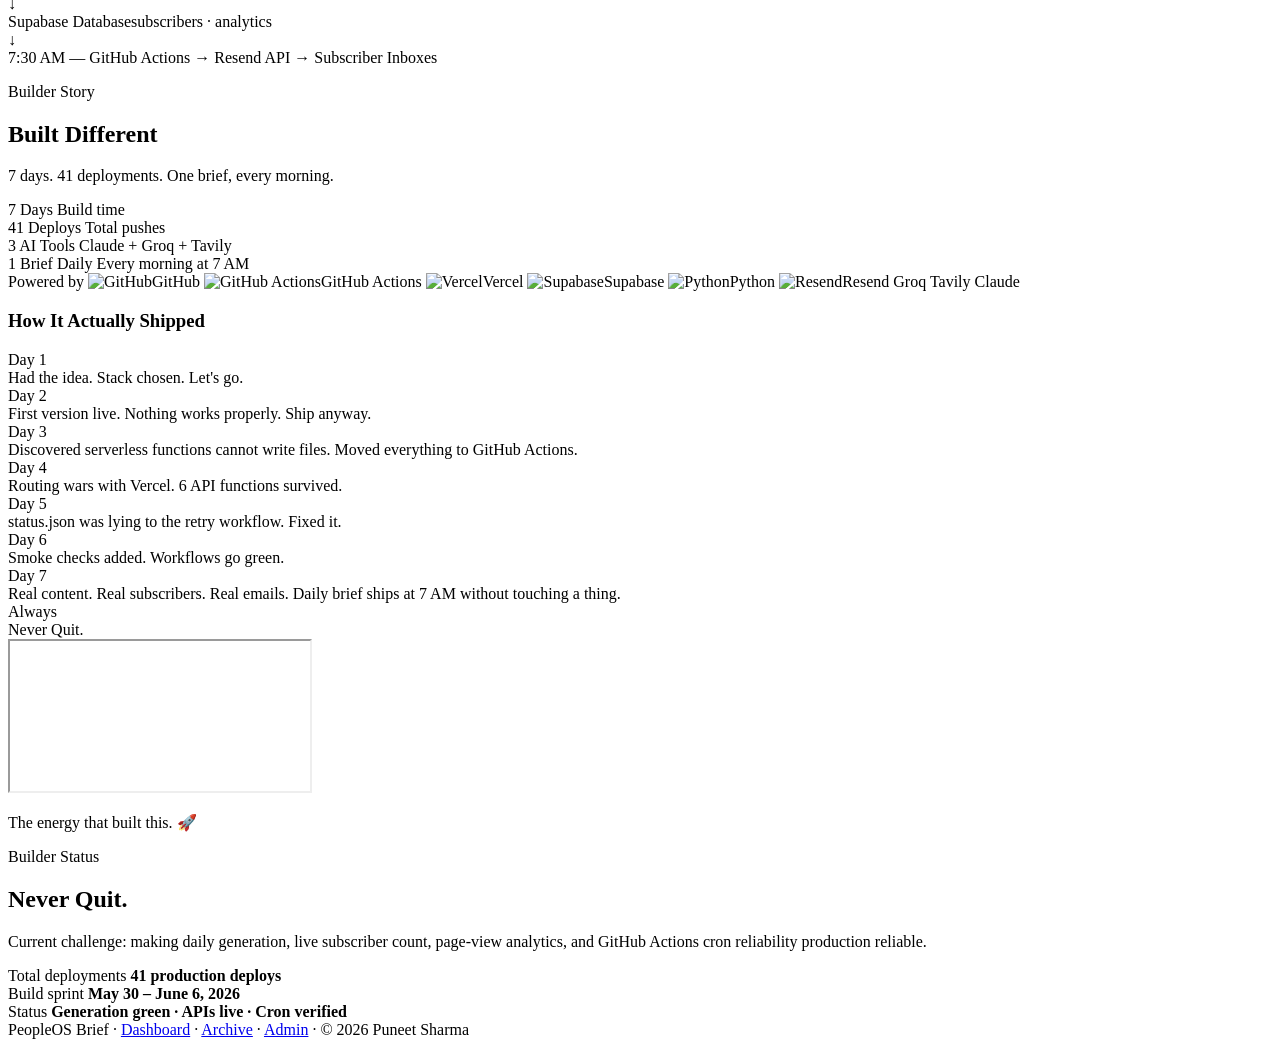
==== commit 2d0ca290: "feat: how it works tabs + built different section + youtube" ====
--- a/landing/index.html
+++ b/landing/index.html
@@ -302,6 +302,124 @@
     </div>
   </section>
 
+  <!-- HOW IT WORKS — TABBED PANEL -->
+  <section class="hiw-section" aria-label="How it works">
+    <div class="hiw-inner">
+      <p class="hiw-eyebrow">System</p>
+      <h2 class="hiw-title">How It Works</h2>
+      <div class="hiw-tab-bar" role="tablist">
+        <button class="hiw-tab-btn hiw-tab-btn--active" data-tab="hiw-architecture" role="tab" aria-selected="true">Architecture</button>
+        <button class="hiw-tab-btn" data-tab="hiw-daily-flow" role="tab" aria-selected="false">Daily Flow</button>
+      </div>
+      <div class="hiw-tab-panel">
+        <div id="hiw-architecture" class="hiw-tab-pane">
+          <div class="flow-diagram">
+            <div class="flow-box flow-box--user">Every Day · 7:00 AM IST</div>
+            <div class="flow-down">↓</div>
+            <div class="flow-box flow-box--github">GitHub Actions<span class="flow-box-sub">generate-brief workflow</span></div>
+            <div class="flow-down">↓</div>
+            <div class="flow-box flow-box--github">Groq AI + Tavily<span class="flow-box-sub">Fetch &amp; Generate</span></div>
+            <div class="flow-down">↓</div>
+            <div class="flow-box flow-box--data">JSON committed to GitHub repo</div>
+            <div class="flow-down">↓</div>
+            <div class="flow-box flow-box--vercel">Vercel auto-deploy · ~30 seconds</div>
+            <div class="flow-down">↓</div>
+            <div class="flow-split-row">
+              <div class="flow-split-col">
+                <div class="flow-box flow-box--vercel">Static Site<span class="flow-box-sub">CDN</span></div>
+              </div>
+              <div class="flow-split-col">
+                <div class="flow-box flow-box--api">6 Serverless API Fns<span class="flow-box-sub">Python</span></div>
+                <div class="flow-down">↓</div>
+                <div class="flow-box flow-box--supabase">Supabase Database<span class="flow-box-sub">subscribers · analytics</span></div>
+              </div>
+            </div>
+            <div class="flow-down">↓</div>
+            <div class="flow-box flow-box--user">7:30 AM — GitHub Actions → Resend API → Subscriber Inboxes</div>
+          </div>
+        </div>
+        <div id="hiw-daily-flow" class="hiw-tab-pane" hidden>
+          <div class="hiw-steps">
+            <div class="hiw-step"><span class="hiw-step-time">7:00 AM</span><span class="hiw-step-text">AI scans the web for today's leadership &amp; people news</span></div>
+            <div class="hiw-step"><span class="hiw-step-time">7:00 AM</span><span class="hiw-step-text">Brief is generated and published to the site instantly</span></div>
+            <div class="hiw-step"><span class="hiw-step-time">7:15 AM</span><span class="hiw-step-text">Retry check runs to ensure nothing was missed</span></div>
+            <div class="hiw-step"><span class="hiw-step-time">7:30 AM</span><span class="hiw-step-text">Newsletter lands in every subscriber's inbox</span></div>
+            <div class="hiw-step"><span class="hiw-step-time">All day</span><span class="hiw-step-text">You read it in 5 minutes. We built it to save you hours.</span></div>
+          </div>
+        </div>
+      </div>
+    </div>
+  </section>
+
+  <!-- BUILT DIFFERENT -->
+  <section class="bd-section" aria-label="Built different">
+    <div class="bd-inner">
+      <p class="bd-eyebrow">Builder Story</p>
+      <h2 class="bd-title">Built Different</h2>
+      <p class="bd-subtitle">7 days. 41 deployments. One brief, every morning.</p>
+
+      <div class="bd-stats-row">
+        <div class="bd-stat-card">
+          <span class="bd-stat-num">7</span>
+          <span class="bd-stat-label">Days</span>
+          <span class="bd-stat-sub">Build time</span>
+        </div>
+        <div class="bd-stat-card">
+          <span class="bd-stat-num">41</span>
+          <span class="bd-stat-label">Deploys</span>
+          <span class="bd-stat-sub">Total pushes</span>
+        </div>
+        <div class="bd-stat-card">
+          <span class="bd-stat-num">3</span>
+          <span class="bd-stat-label">AI Tools</span>
+          <span class="bd-stat-sub">Claude + Groq + Tavily</span>
+        </div>
+        <div class="bd-stat-card">
+          <span class="bd-stat-num">1</span>
+          <span class="bd-stat-label">Brief Daily</span>
+          <span class="bd-stat-sub">Every morning at 7 AM</span>
+        </div>
+      </div>
+
+      <div class="bd-powered-row">
+        <span class="bd-powered-label">Powered by</span>
+        <span class="bd-logo-pill"><img src="https://cdn.simpleicons.org/github/ffffff" alt="GitHub" loading="lazy" width="18" height="18">GitHub</span>
+        <span class="bd-logo-pill"><img src="https://cdn.simpleicons.org/githubactions/ffffff" alt="GitHub Actions" loading="lazy" width="18" height="18">GitHub Actions</span>
+        <span class="bd-logo-pill"><img src="https://cdn.simpleicons.org/vercel/ffffff" alt="Vercel" loading="lazy" width="18" height="18">Vercel</span>
+        <span class="bd-logo-pill"><img src="https://cdn.simpleicons.org/supabase/3ecf8e" alt="Supabase" loading="lazy" width="18" height="18">Supabase</span>
+        <span class="bd-logo-pill"><img src="https://cdn.simpleicons.org/python/ffffff" alt="Python" loading="lazy" width="18" height="18">Python</span>
+        <span class="bd-logo-pill"><img src="https://cdn.simpleicons.org/resend/ffffff" alt="Resend" loading="lazy" width="18" height="18">Resend</span>
+        <span class="bd-logo-pill bd-logo-pill--accent">Groq</span>
+        <span class="bd-logo-pill bd-logo-pill--accent">Tavily</span>
+        <span class="bd-logo-pill bd-logo-pill--purple">Claude</span>
+      </div>
+
+      <h3 class="bd-timeline-title">How It Actually Shipped</h3>
+      <div class="bd-timeline">
+        <div class="bd-entry"><div class="bd-entry-day">Day 1</div><div class="bd-entry-text">Had the idea. Stack chosen. Let's go.</div></div>
+        <div class="bd-entry"><div class="bd-entry-day">Day 2</div><div class="bd-entry-text">First version live. Nothing works properly. Ship anyway.</div></div>
+        <div class="bd-entry"><div class="bd-entry-day">Day 3</div><div class="bd-entry-text">Discovered serverless functions cannot write files. Moved everything to GitHub Actions.</div></div>
+        <div class="bd-entry"><div class="bd-entry-day">Day 4</div><div class="bd-entry-text">Routing wars with Vercel. 6 API functions survived.</div></div>
+        <div class="bd-entry"><div class="bd-entry-day">Day 5</div><div class="bd-entry-text">status.json was lying to the retry workflow. Fixed it.</div></div>
+        <div class="bd-entry"><div class="bd-entry-day">Day 6</div><div class="bd-entry-text">Smoke checks added. Workflows go green.</div></div>
+        <div class="bd-entry"><div class="bd-entry-day">Day 7</div><div class="bd-entry-text">Real content. Real subscribers. Real emails. Daily brief ships at 7 AM without touching a thing.</div></div>
+        <div class="bd-entry bd-entry--special"><div class="bd-entry-day">Always</div><div class="bd-entry-text">Never Quit.</div></div>
+      </div>
+
+      <div class="bd-video-wrap">
+        <div class="bd-video-responsive">
+          <iframe
+            src="https://www.youtube.com/embed/bDMwm_IUz5I?start=14&rel=0"
+            title="The energy that built this"
+            allow="fullscreen"
+            allowfullscreen
+          ></iframe>
+        </div>
+        <p class="bd-video-caption">The energy that built this. 🚀</p>
+      </div>
+    </div>
+  </section>
+
   <!-- Manually update deployment count/time spent until Vercel API integration is added later. -->
   <section class="builder-status" aria-label="Builder status">
     <div class="builder-status-inner">
@@ -344,5 +462,23 @@
 
   <script src="/dashboard.js"></script>
   <script src="/subscribe.js"></script>
+  <script>
+  (function(){
+    document.querySelectorAll('.hiw-tab-btn').forEach(function(btn){
+      btn.addEventListener('click',function(){
+        var target=this.dataset.tab;
+        document.querySelectorAll('.hiw-tab-btn').forEach(function(b){
+          b.classList.remove('hiw-tab-btn--active');
+          b.setAttribute('aria-selected','false');
+        });
+        document.querySelectorAll('.hiw-tab-pane').forEach(function(p){p.hidden=true;});
+        this.classList.add('hiw-tab-btn--active');
+        this.setAttribute('aria-selected','true');
+        var pane=document.getElementById(target);
+        if(pane)pane.hidden=false;
+      });
+    });
+  })();
+  </script>
 </body>
 </html>
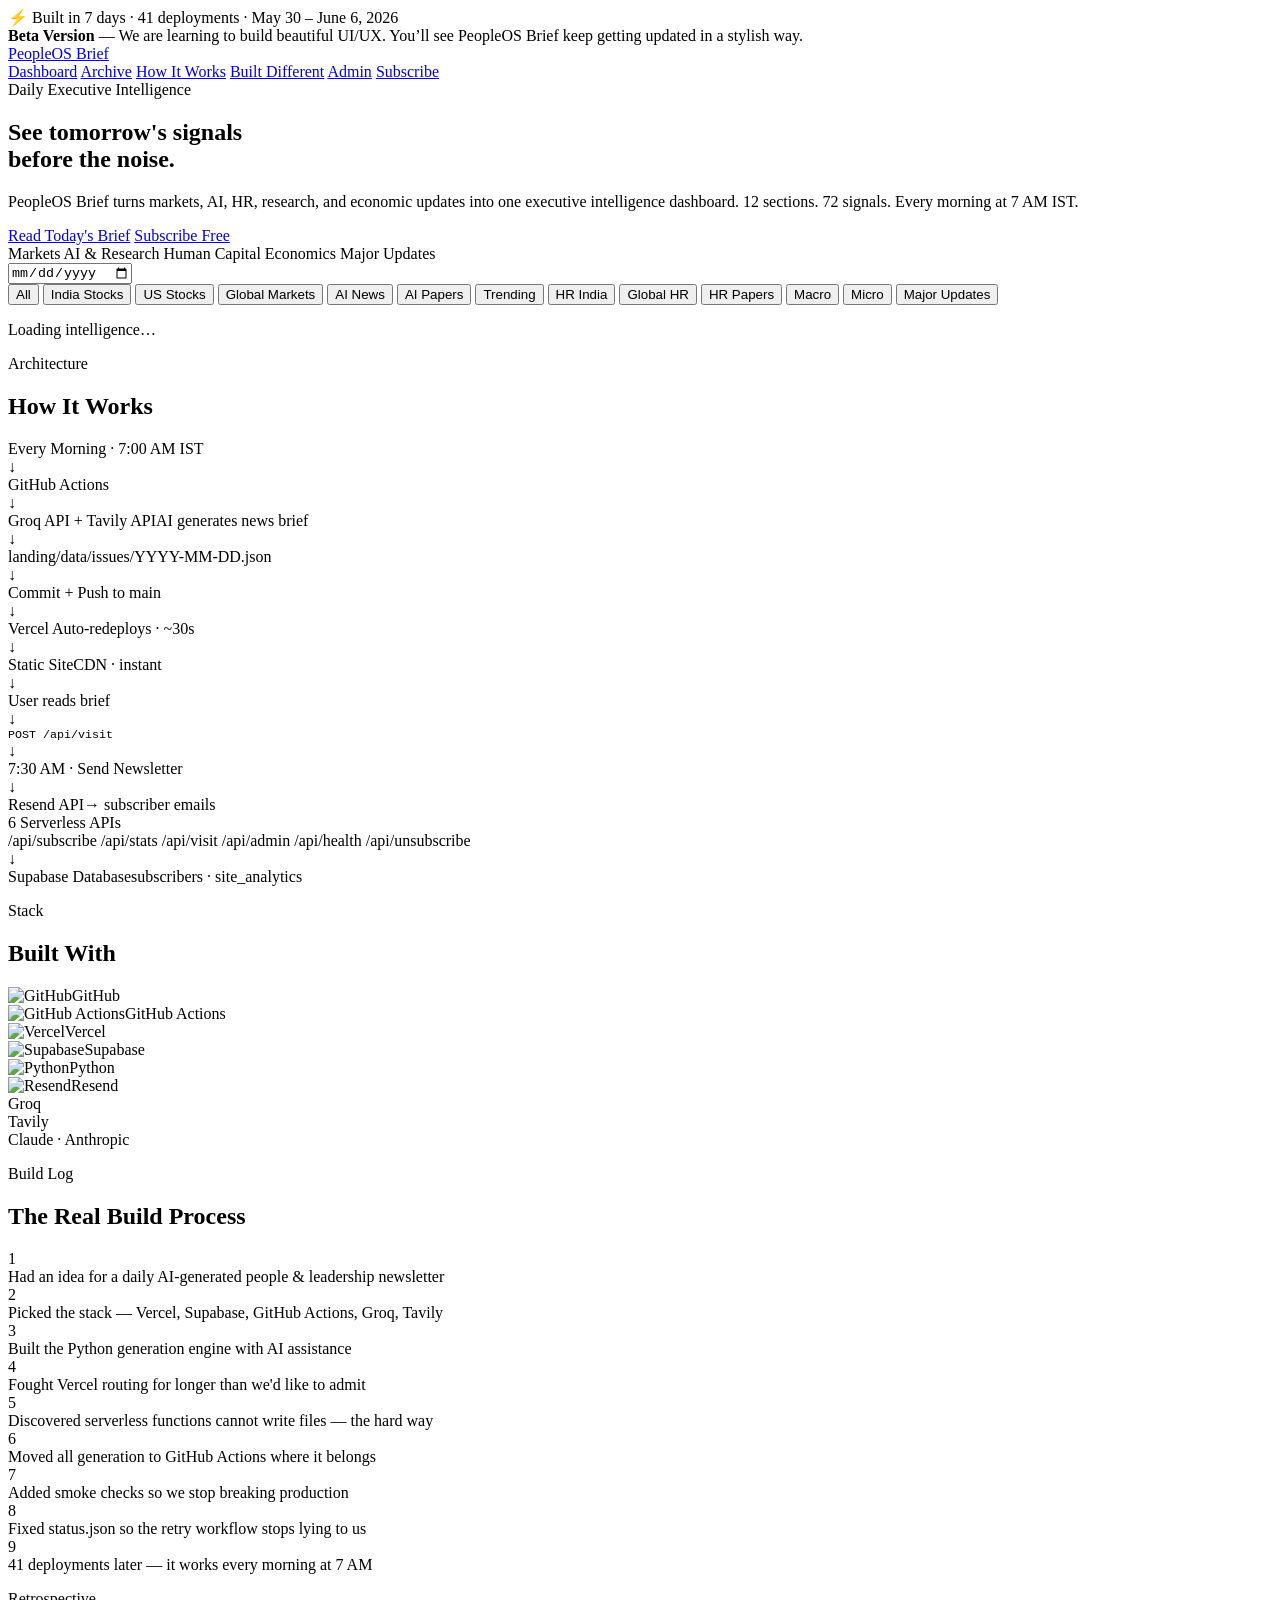
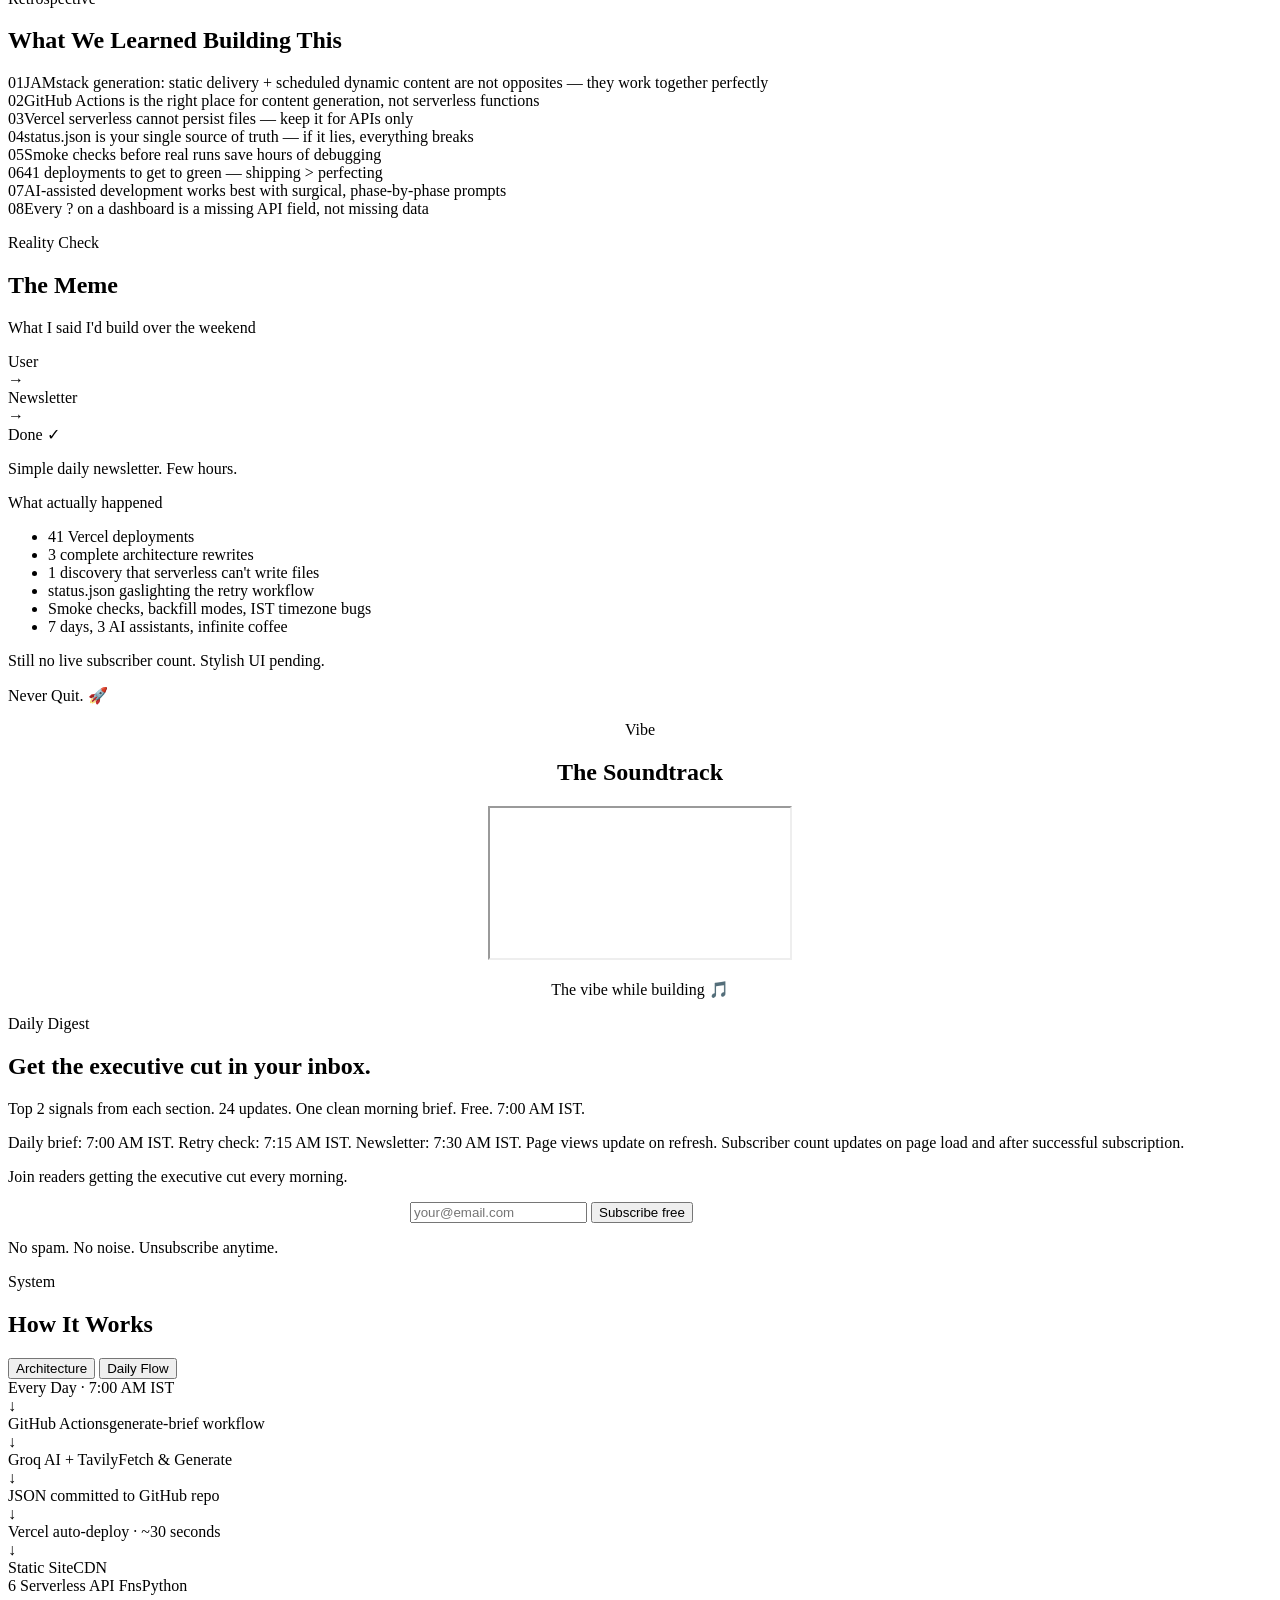
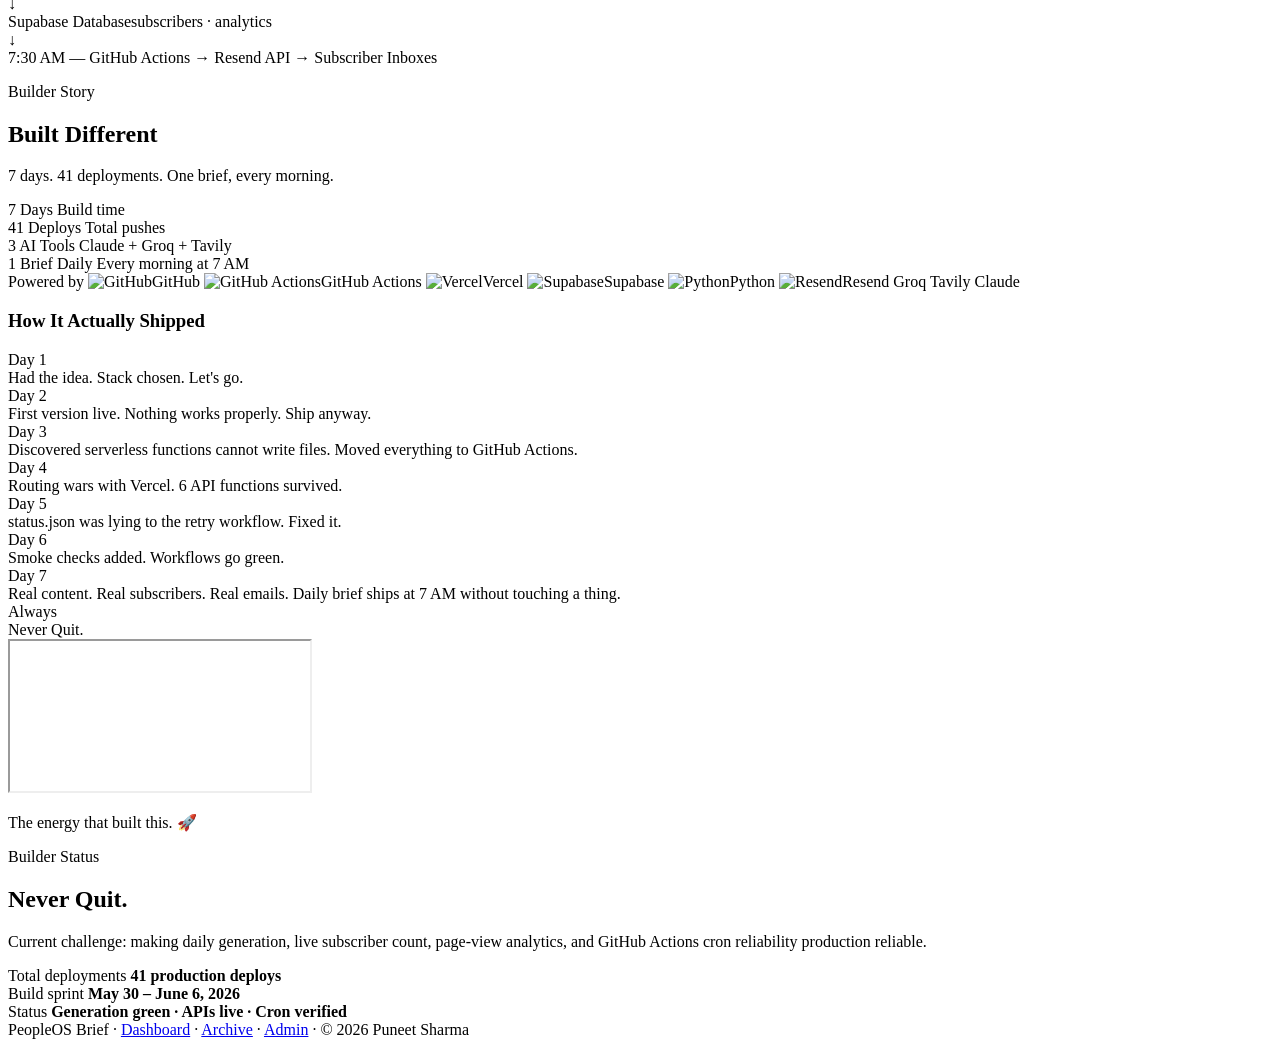
==== commit 0dd1db8d: "feat: nav links for new sections + styled admin button" ====
--- a/landing/index.html
+++ b/landing/index.html
@@ -33,7 +33,9 @@
     <div class="nav-links">
       <a href="/" class="nav-link nav-link--active">Dashboard</a>
       <a href="/archive/" class="nav-link">Archive</a>
-      <a href="/admin/" class="nav-link nav-link--dim">Admin</a>
+      <a href="#how-it-works" class="nav-link">How It Works</a>
+      <a href="#built-different" class="nav-link">Built Different</a>
+      <a href="/admin/" class="nav-cta nav-cta--admin">Admin</a>
       <a href="#subscribe-section" class="nav-cta">Subscribe</a>
     </div>
   </nav>
@@ -303,7 +305,7 @@
   </section>
 
   <!-- HOW IT WORKS — TABBED PANEL -->
-  <section class="hiw-section" aria-label="How it works">
+  <section class="hiw-section" id="how-it-works" aria-label="How it works">
     <div class="hiw-inner">
       <p class="hiw-eyebrow">System</p>
       <h2 class="hiw-title">How It Works</h2>
@@ -352,7 +354,7 @@
   </section>
 
   <!-- BUILT DIFFERENT -->
-  <section class="bd-section" aria-label="Built different">
+  <section class="bd-section" id="built-different" aria-label="Built different">
     <div class="bd-inner">
       <p class="bd-eyebrow">Builder Story</p>
       <h2 class="bd-title">Built Different</h2>
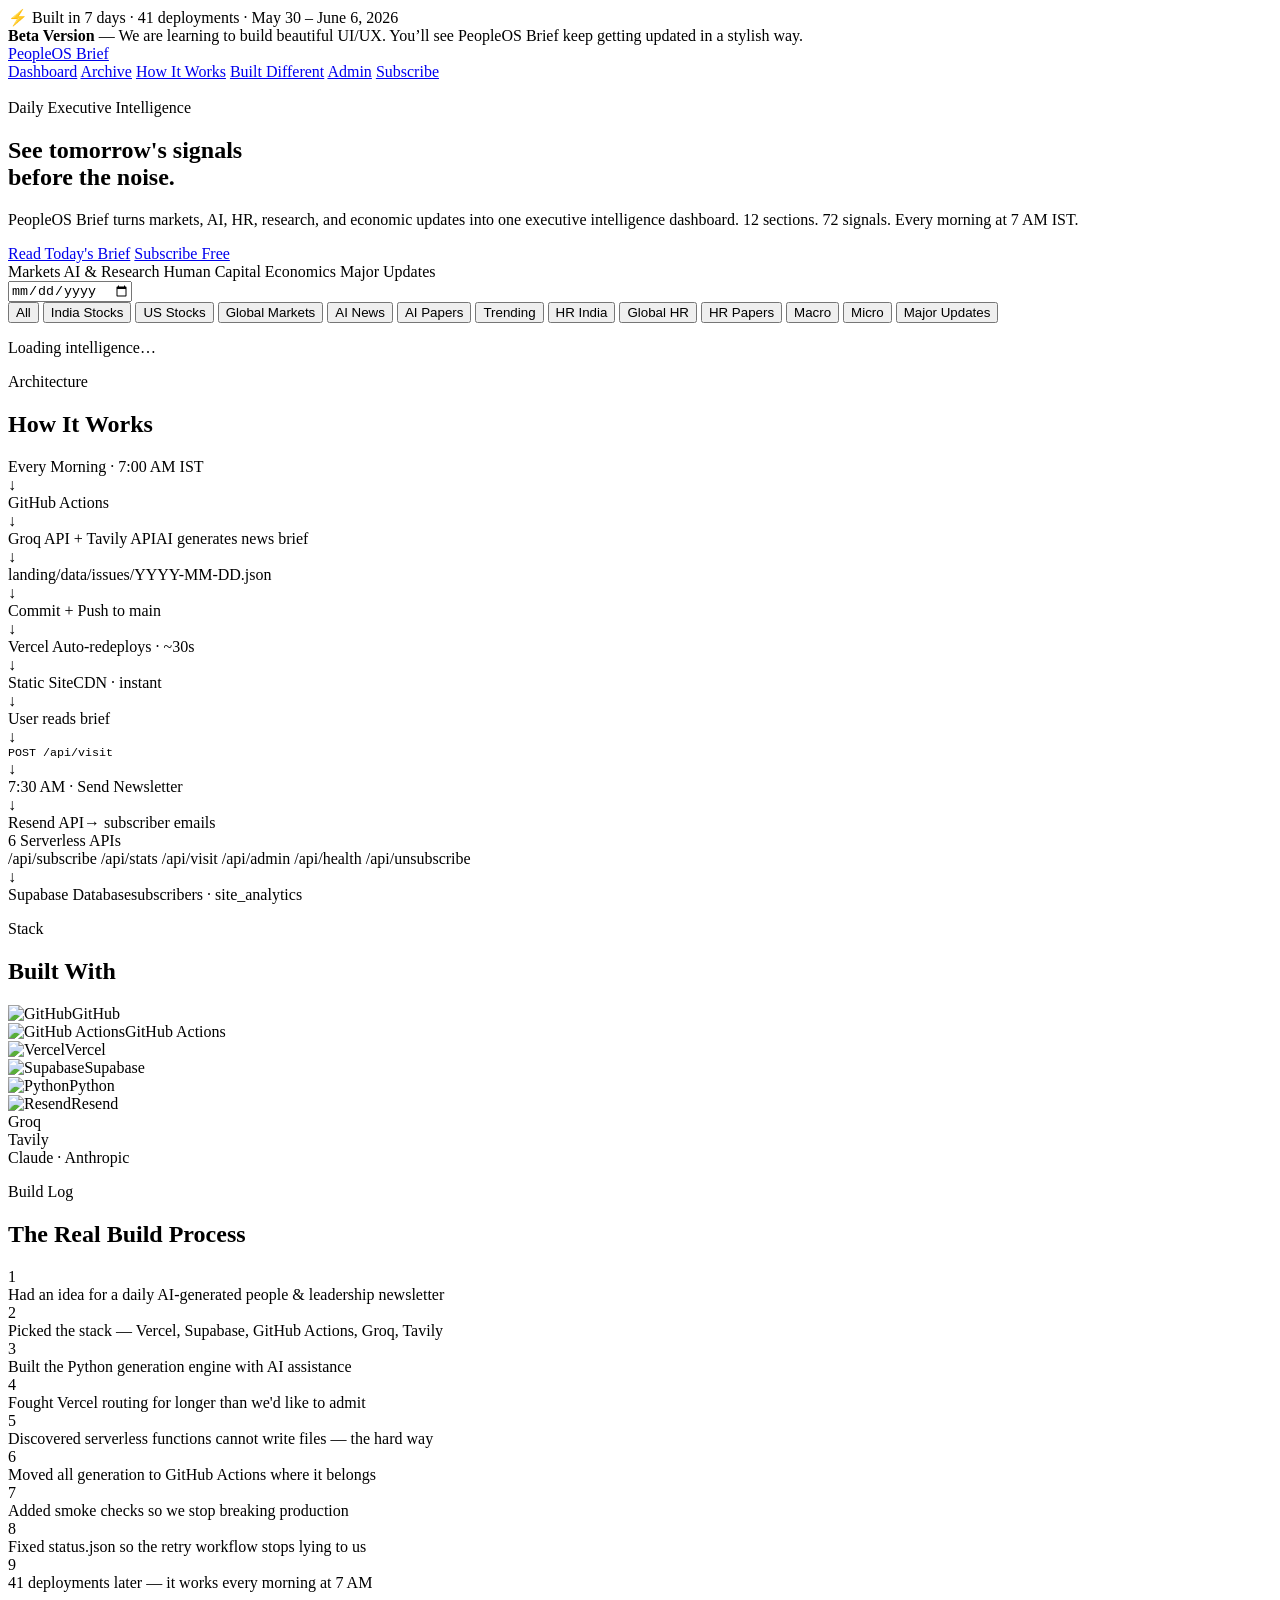
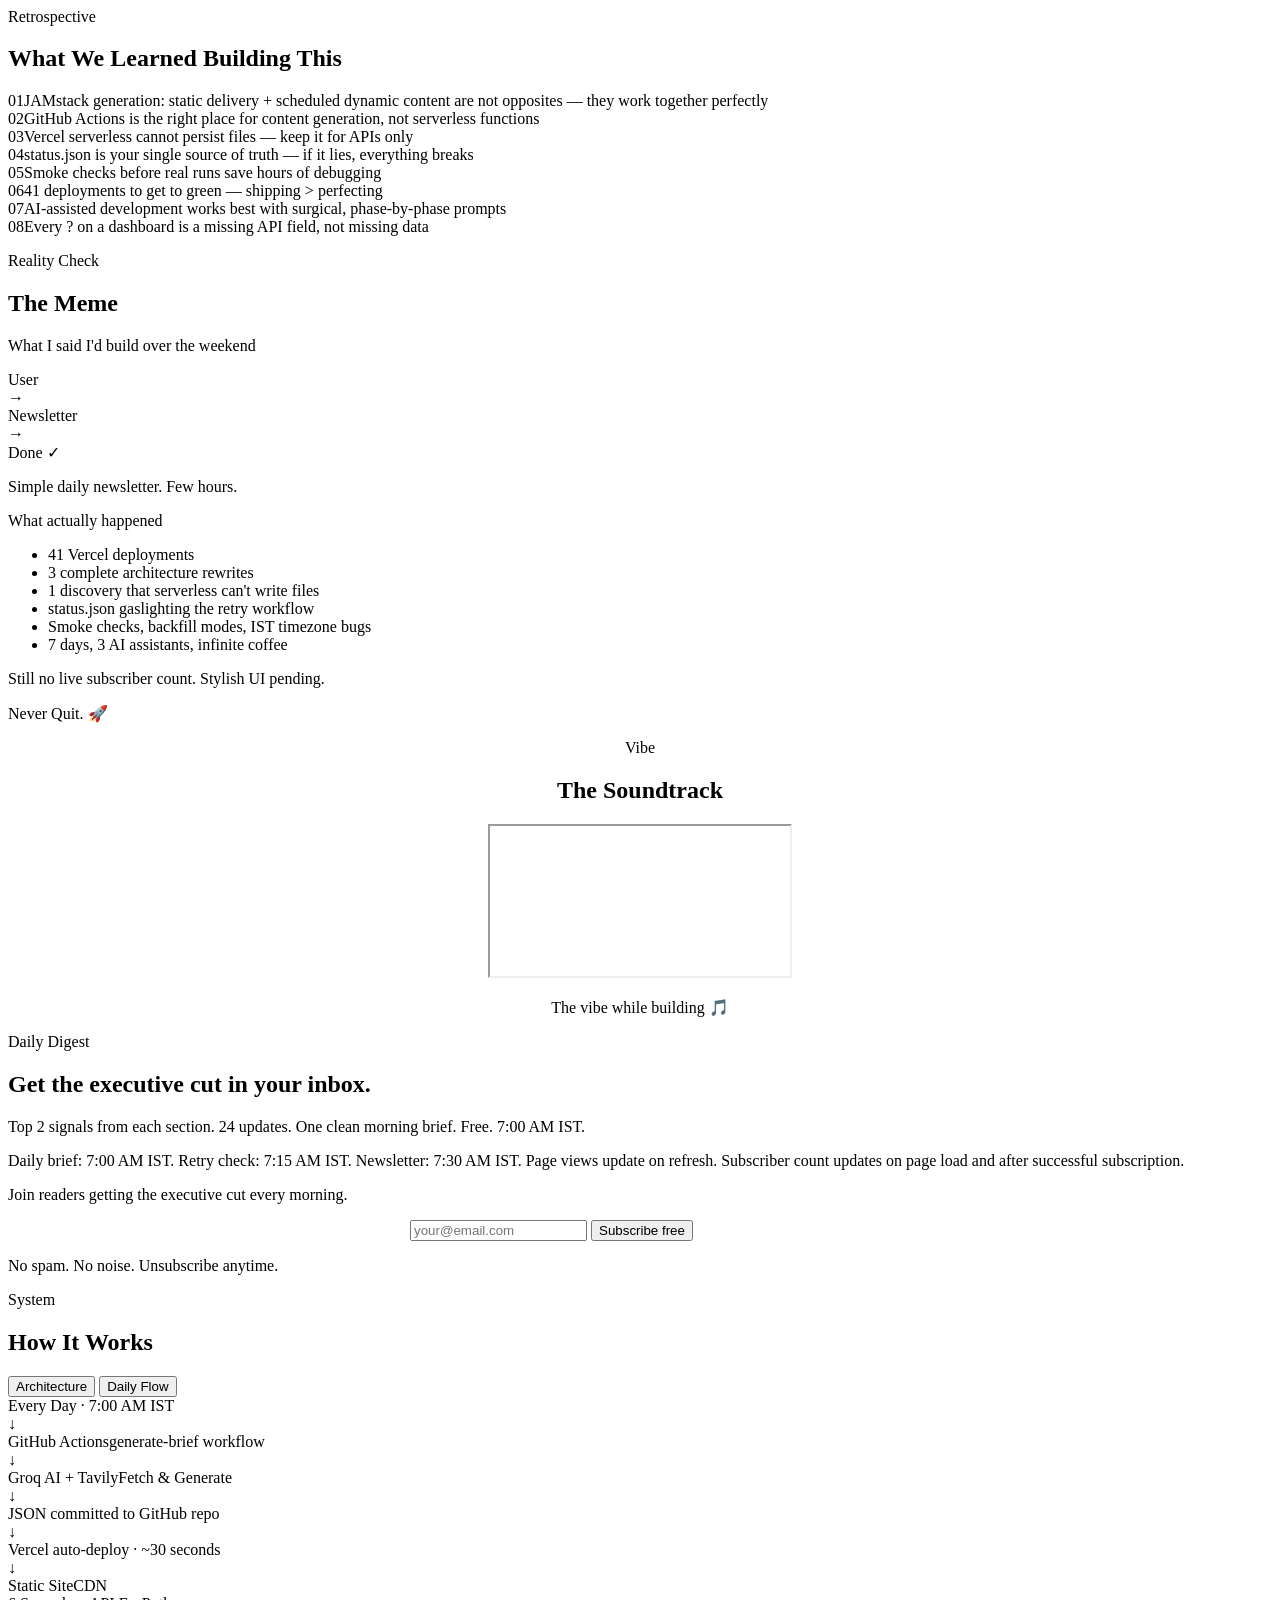
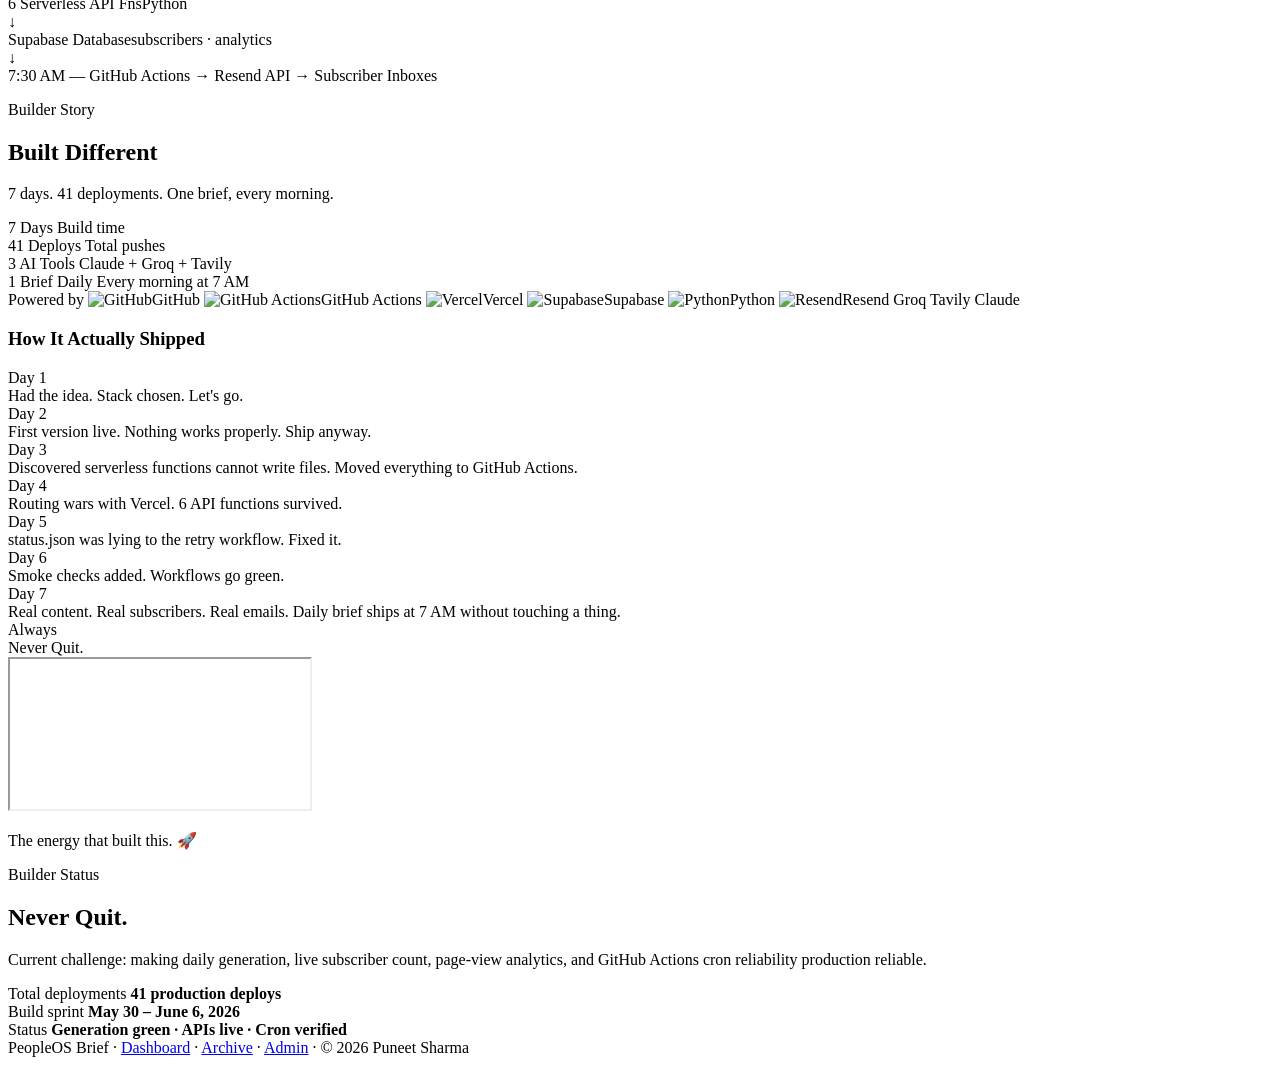
==== commit f067a91a: "feat: add faint star field and Higgsfield Mars to hero - Faint 38-point star field (CSS radial-gradi" ====
--- a/landing/index.html
+++ b/landing/index.html
@@ -51,6 +51,13 @@
       <div class="cosmic-stars"></div>
       <div class="cosmic-grain"></div>
     </div>
+    <img
+      class="hero-mars"
+      src="https://d8j0ntlcm91z4.cloudfront.net/user_3EDPqK3A7qW9oUOJYqRM5xKyxBA/hf_20260612_173407_04d26a8c-8e70-44f3-8d93-cd7f77d3e3d6.png"
+      alt=""
+      aria-hidden="true"
+      loading="eager"
+    />
 
     <div class="hero-content">
       <div class="hero-text">
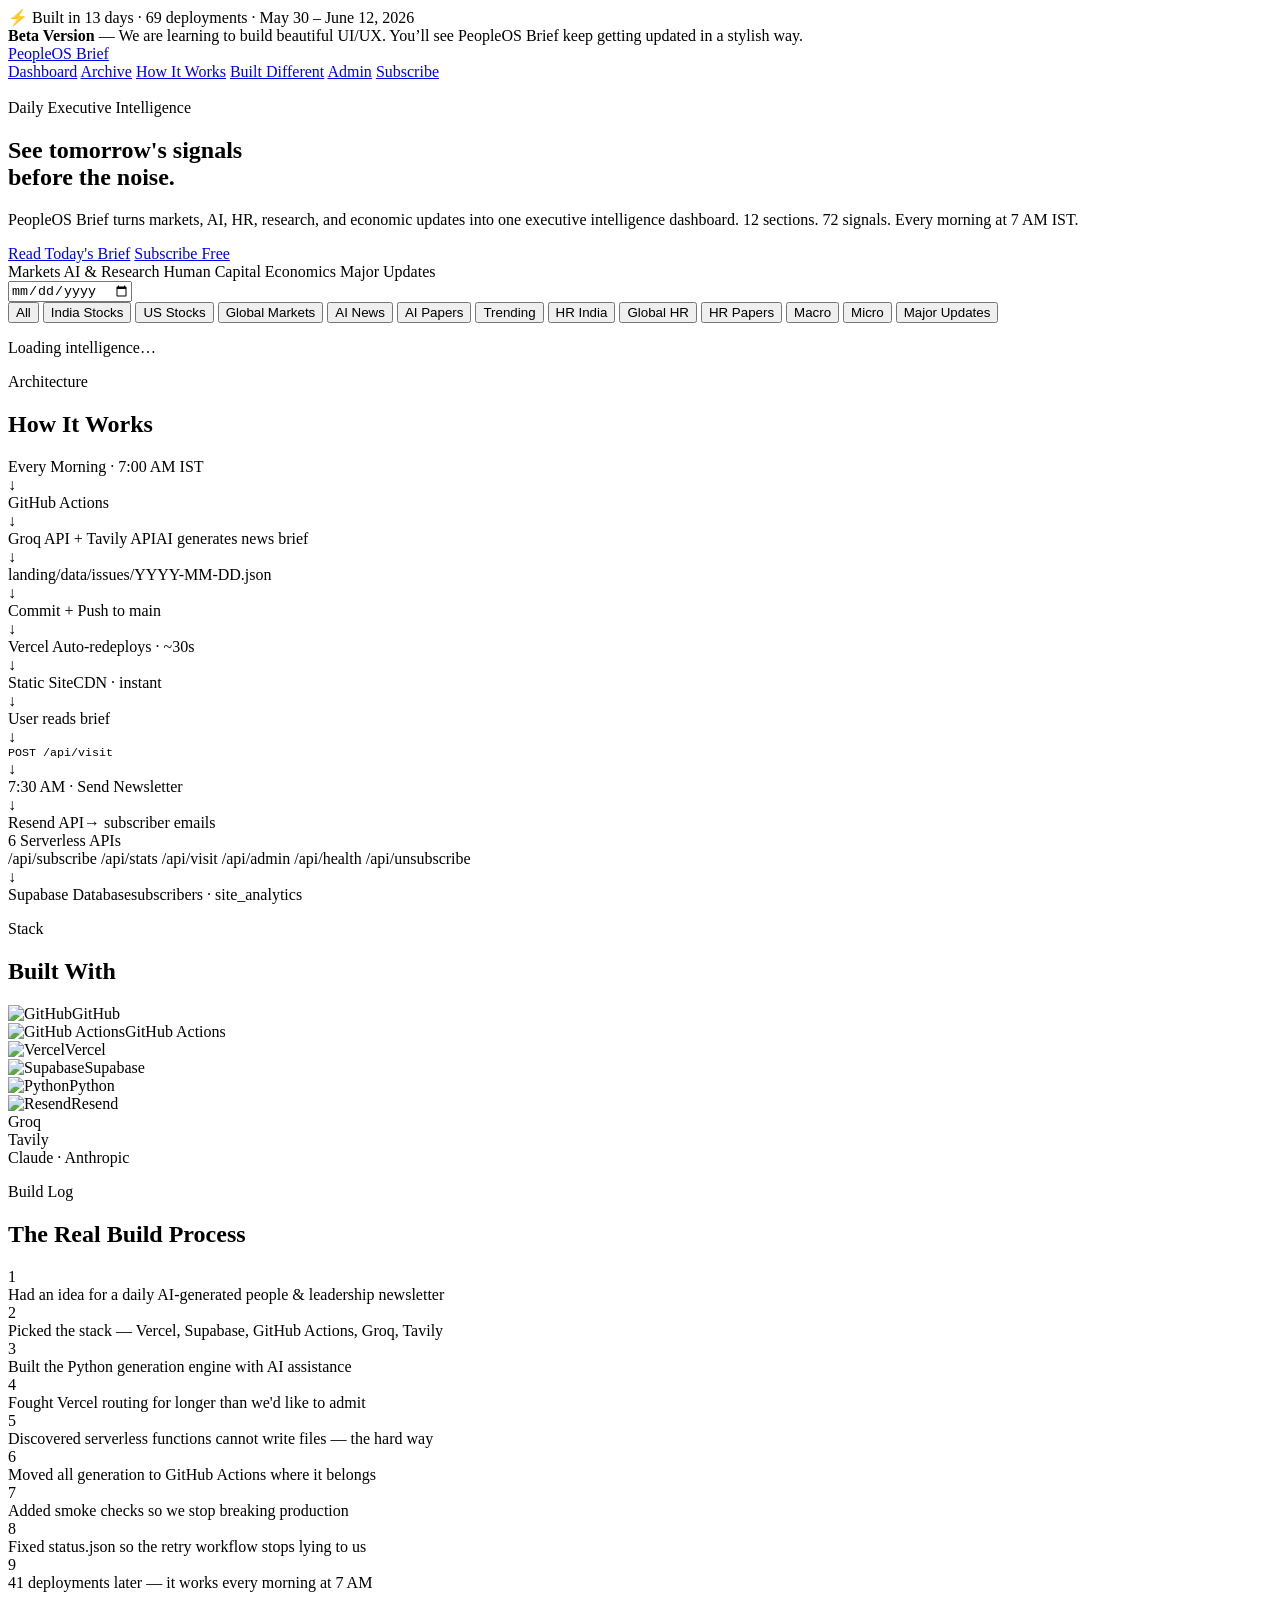
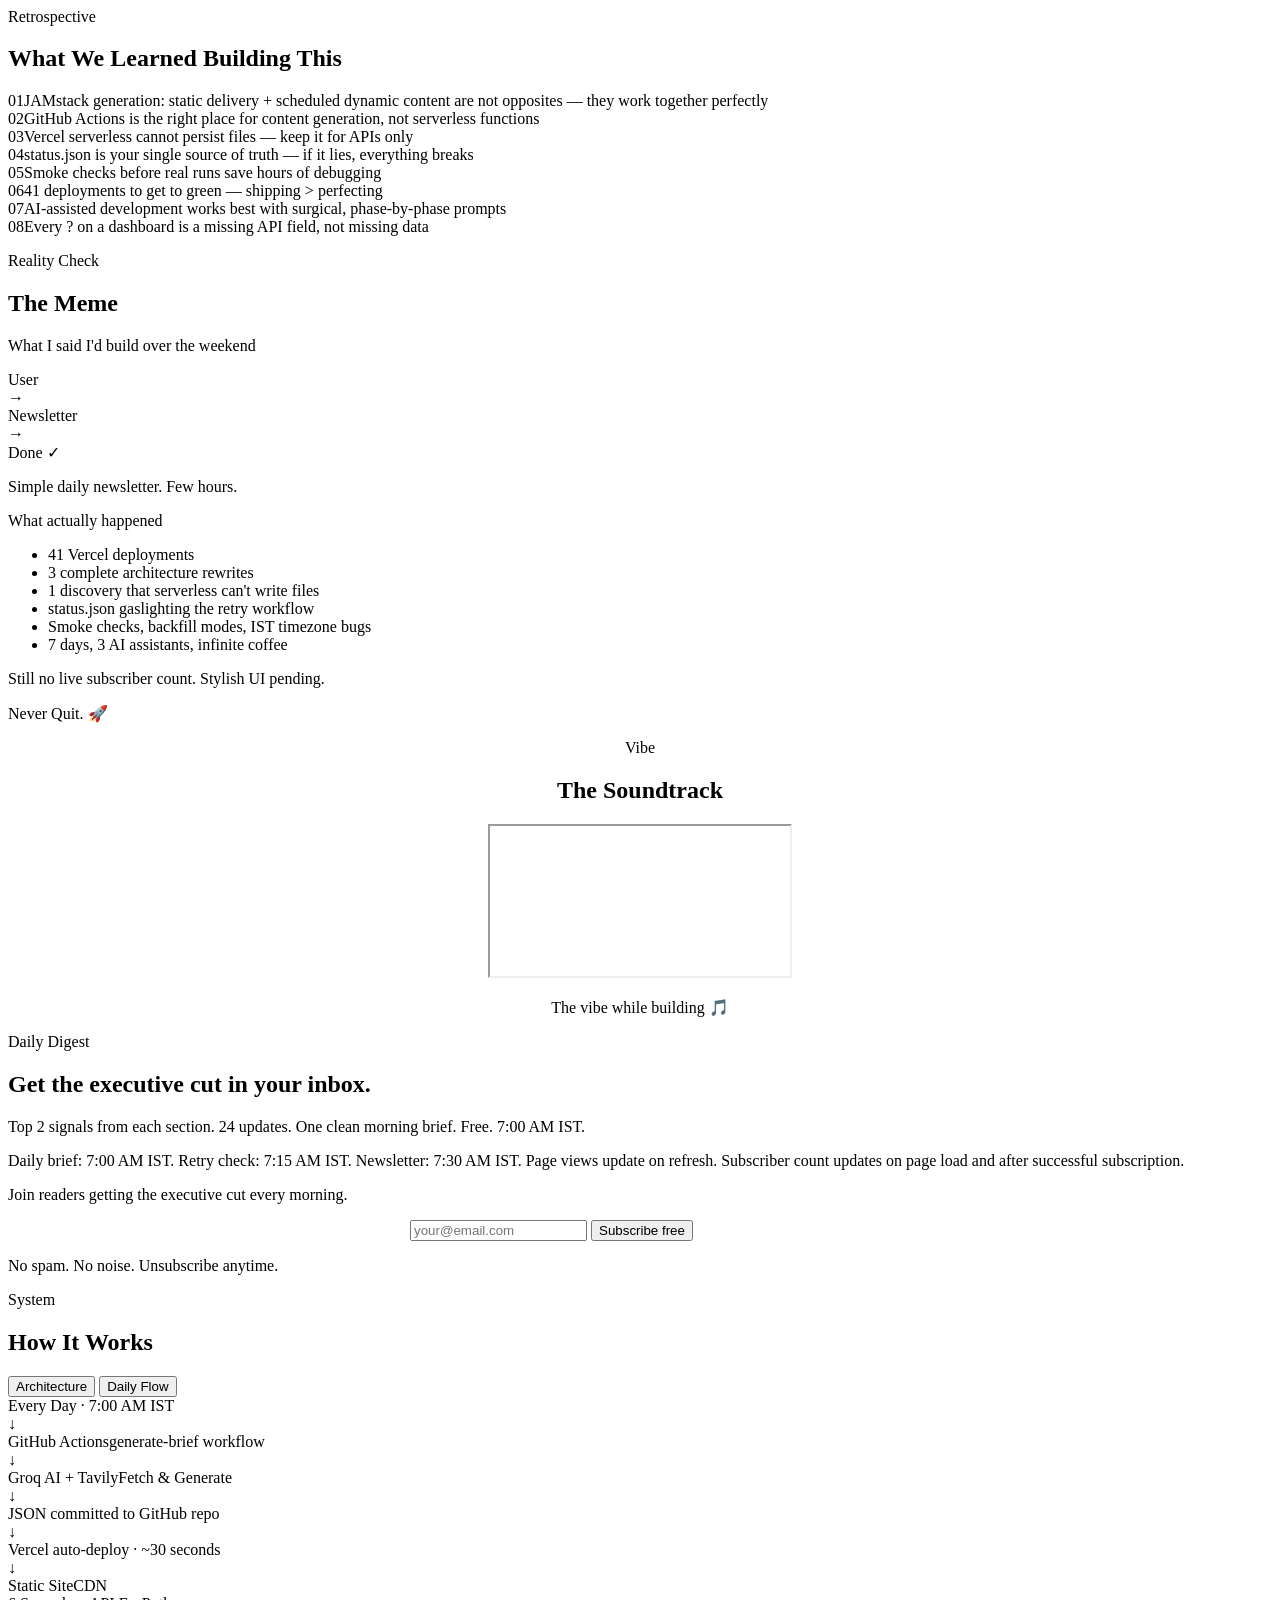
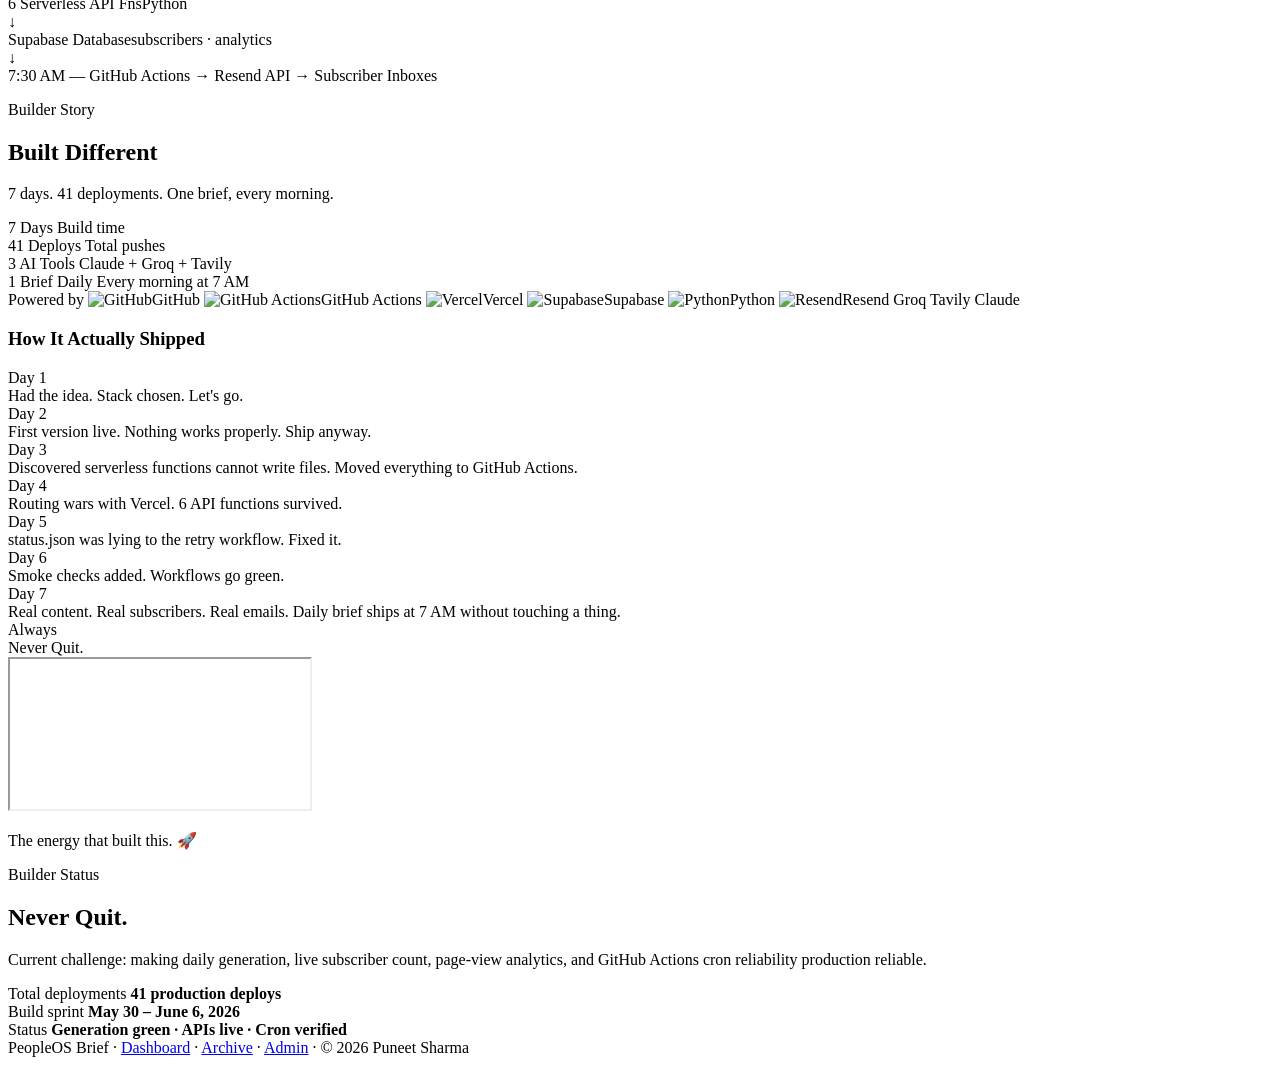
==== commit c88eaea0: "chore: update stats bar to 13 days / 69 deployments / June 12 Co-Authored-By: Claude Sonnet 4.6 <nor" ====
--- a/landing/index.html
+++ b/landing/index.html
@@ -15,11 +15,11 @@
 
   <!-- STATS BAR -->
   <div class="builder-stats-bar" role="complementary" aria-label="Build stats">
-    ⚡ Built in <span class="stat-num">7 days</span>
+    ⚡ Built in <span class="stat-num">13 days</span>
     <span class="stat-sep">·</span>
-    <span class="stat-num">41</span> deployments
+    <span class="stat-num">69</span> deployments
     <span class="stat-sep">·</span>
-    May 30 – June 6, 2026
+    May 30 – June 12, 2026
   </div>
 
   <div class="beta-banner" role="status">
